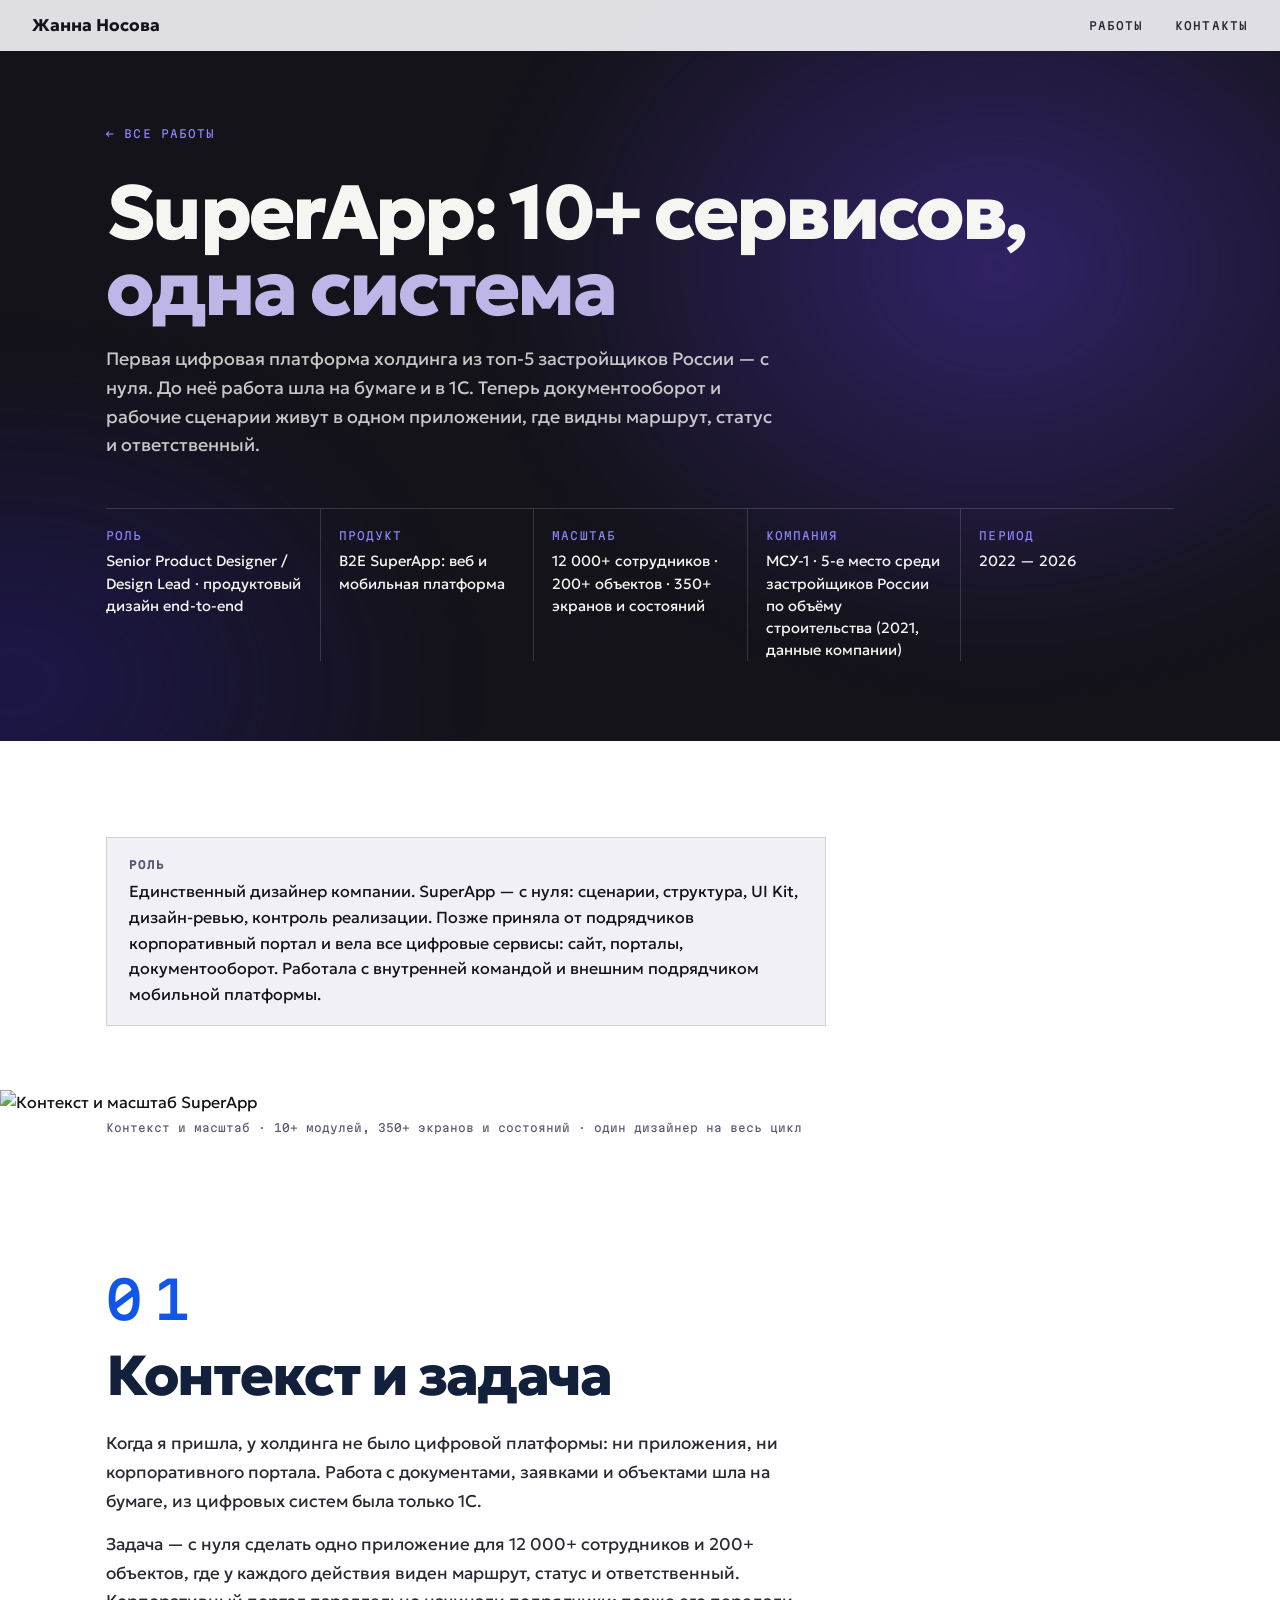
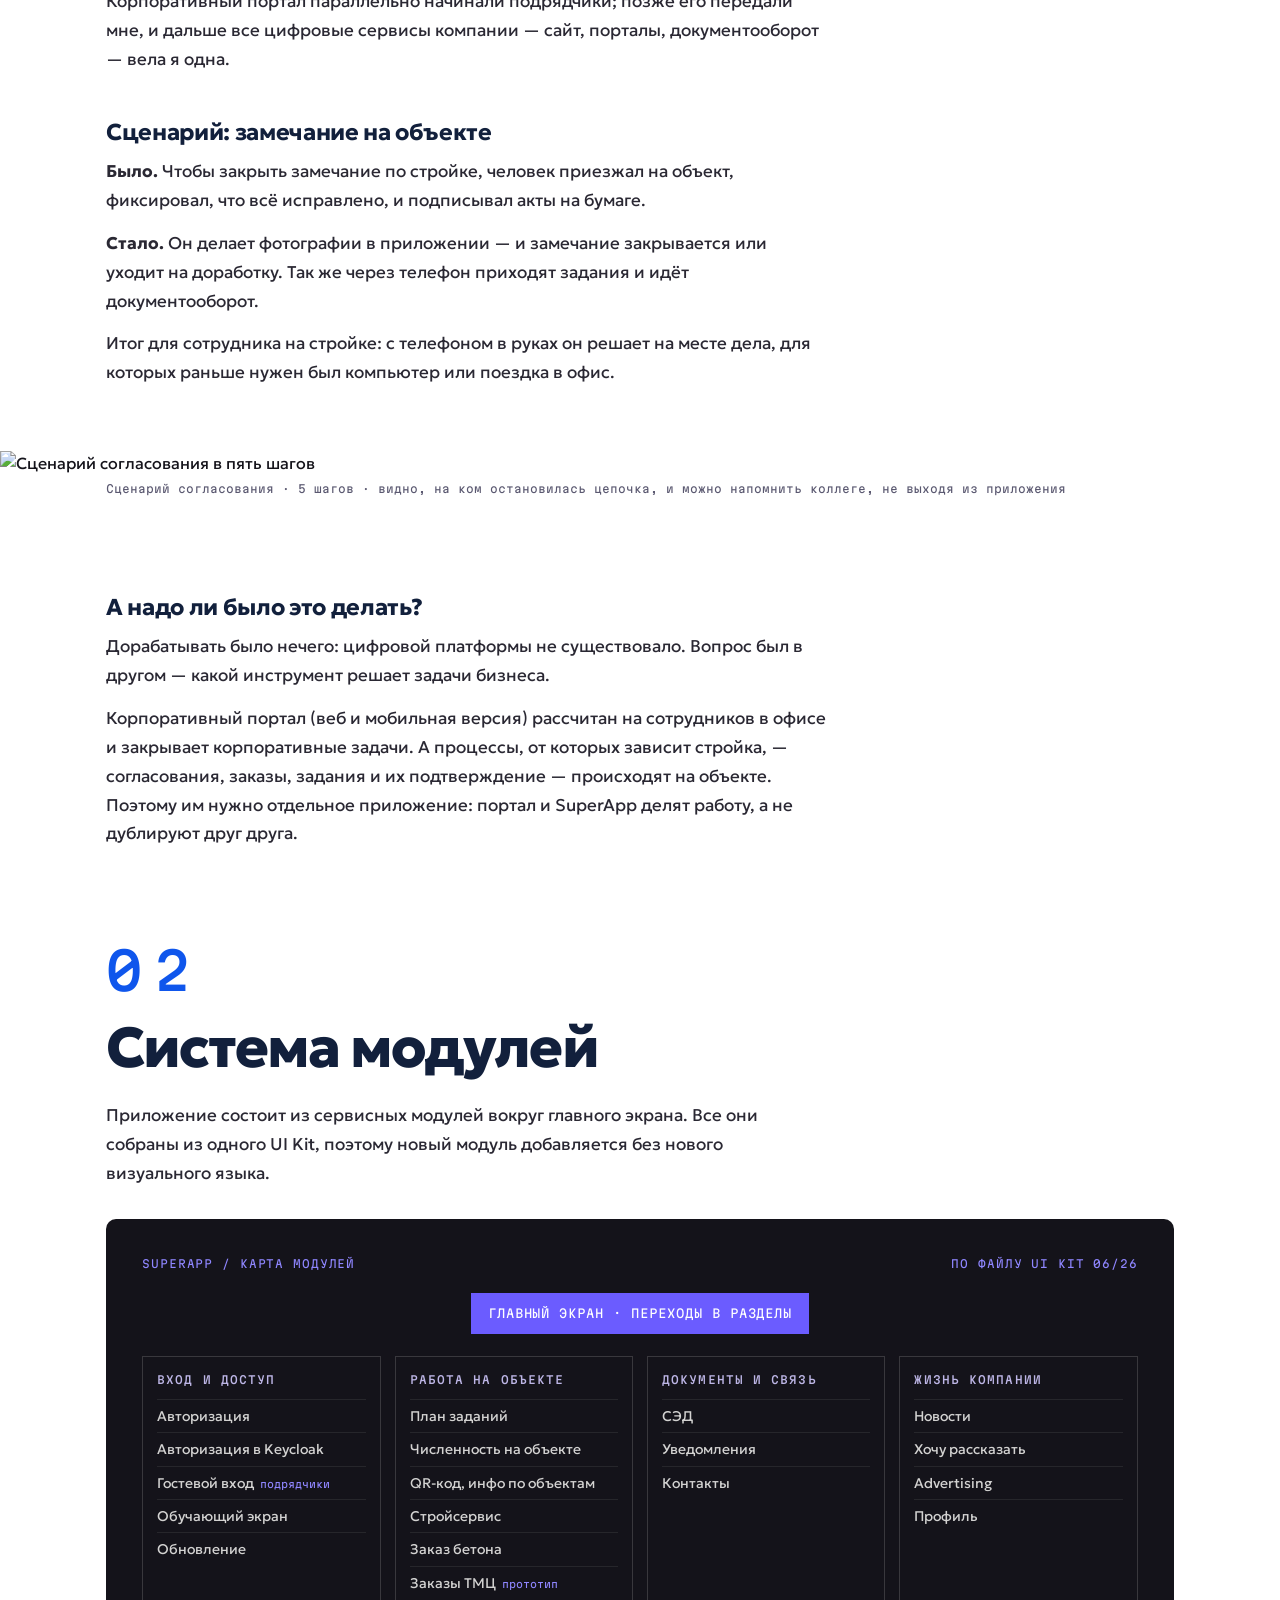
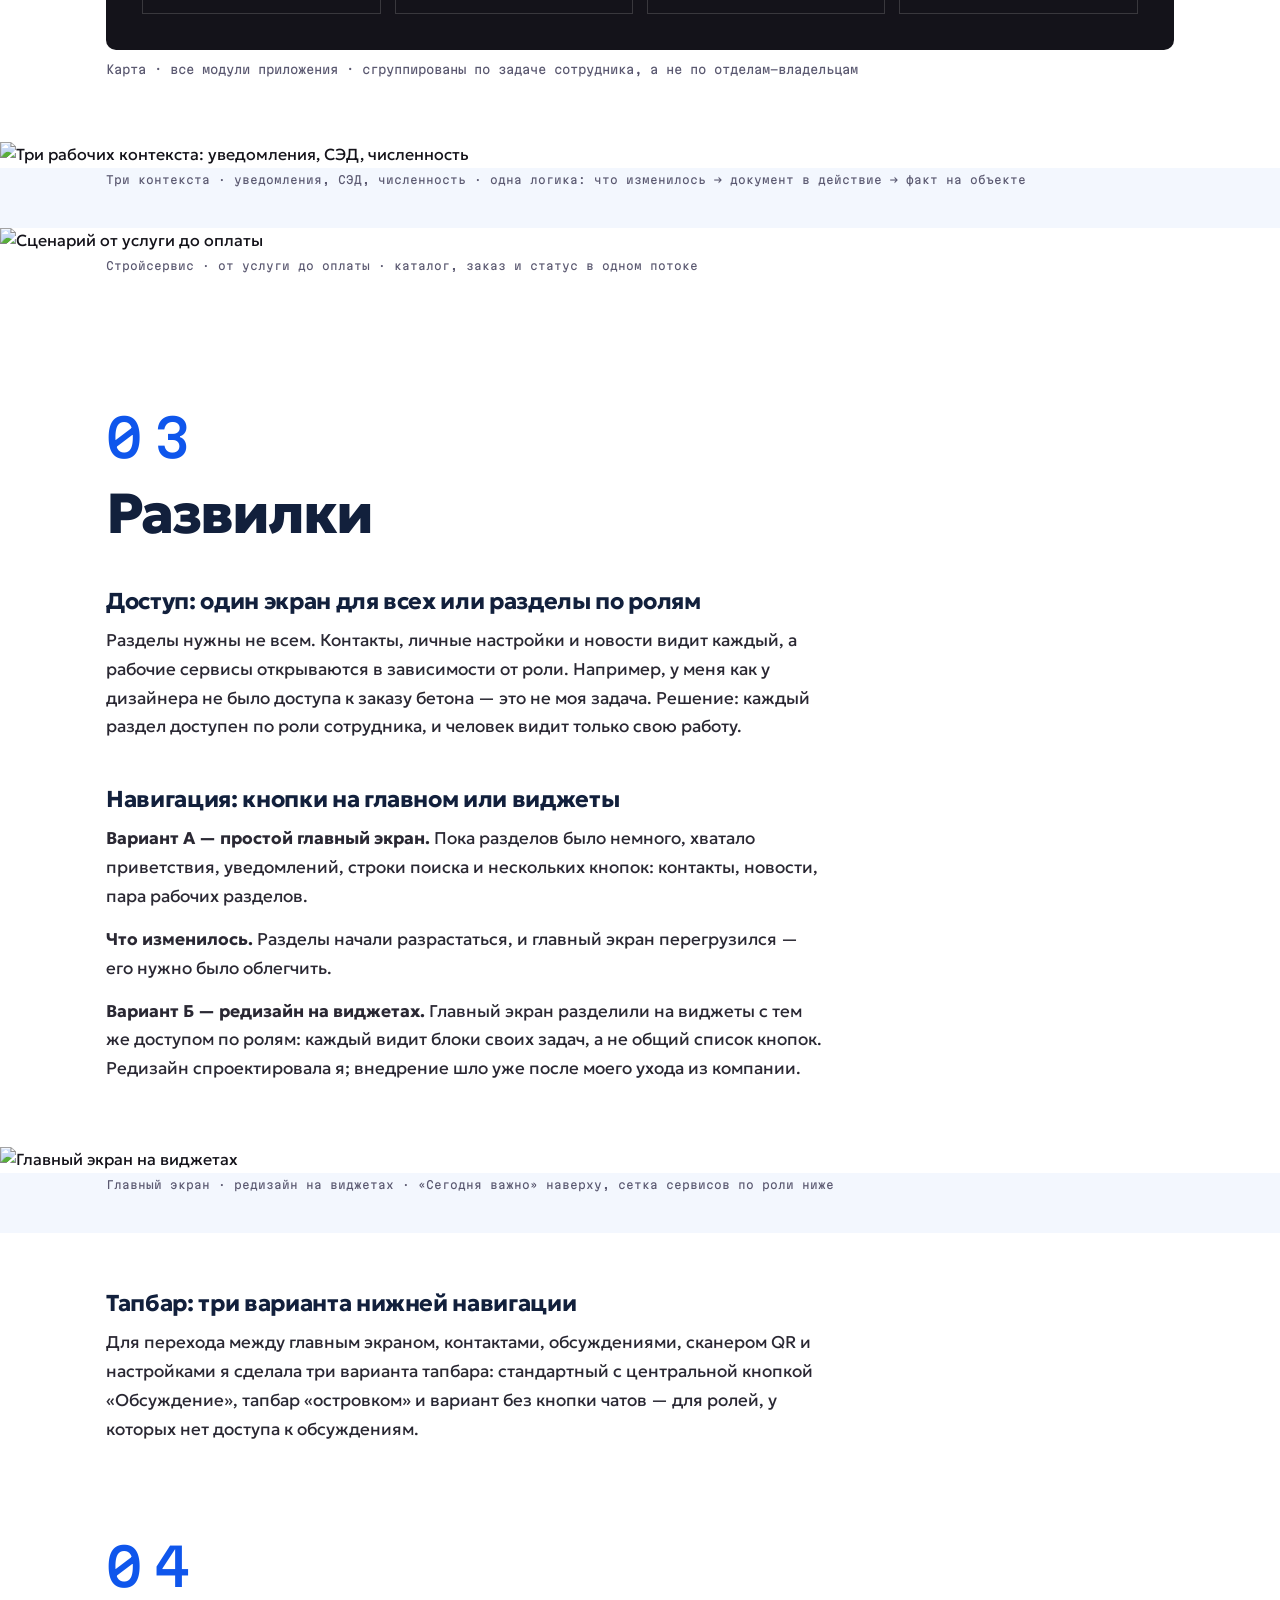
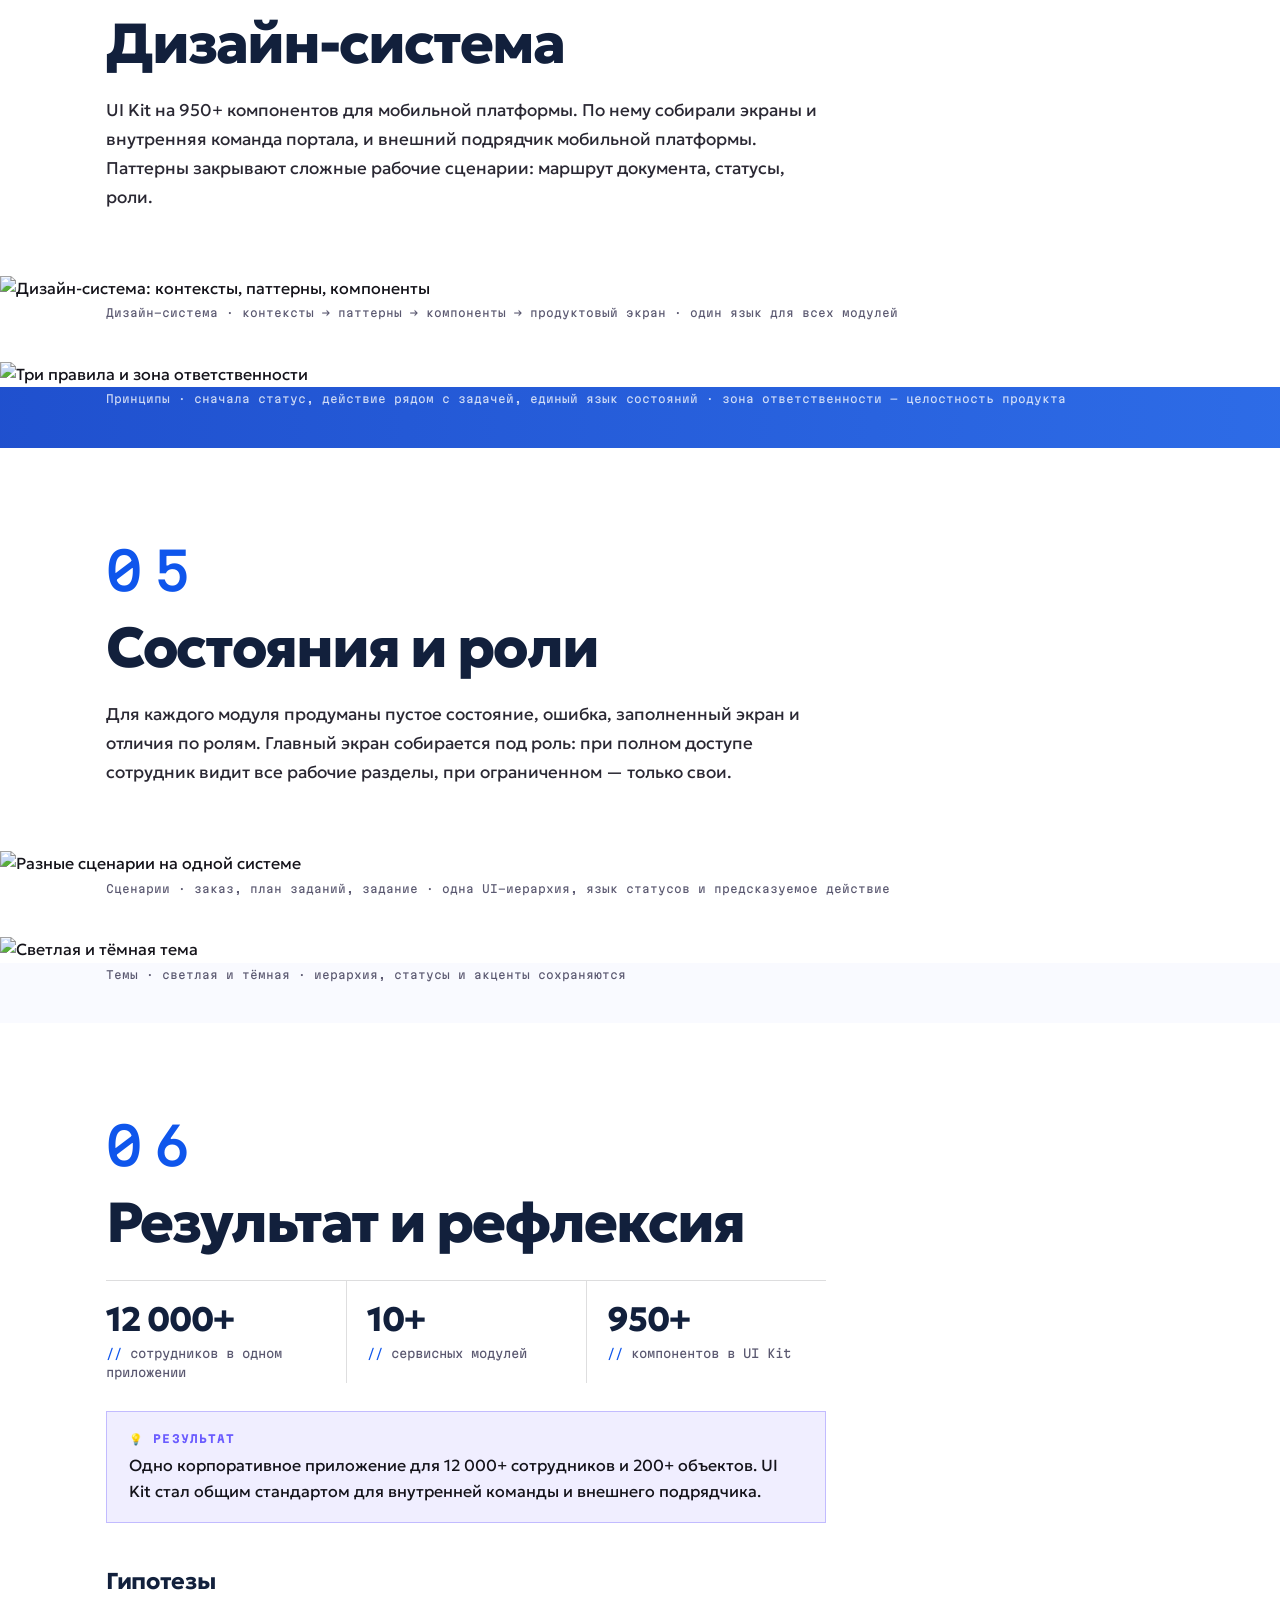
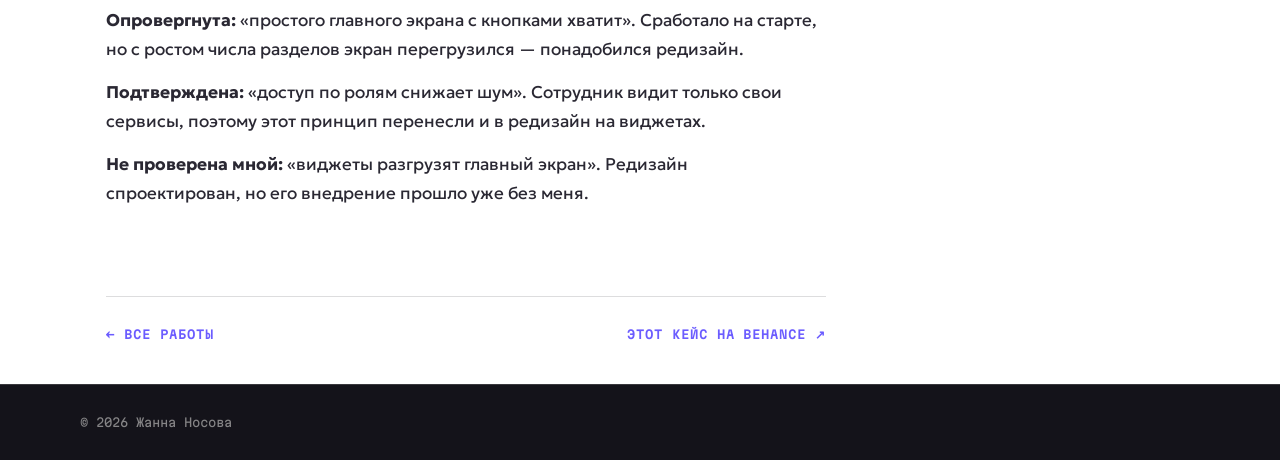
==== case-superapp.html @ f38b848e "Add files via upload" ====
<!doctype html>
<html lang="ru">
<head>
<meta charset="utf-8">
<meta name="viewport" content="width=device-width, initial-scale=1">
<title>SuperApp: 10+ сервисов, одна система — Жанна Носова</title>
<meta name="robots" content="noindex">
<link rel="preconnect" href="https://fonts.googleapis.com">
<link rel="preconnect" href="https://fonts.gstatic.com" crossorigin>
<link href="https://fonts.googleapis.com/css2?family=Geologica:wght@300..700&family=Martian+Mono:wght@300..600&display=swap" rel="stylesheet">
<link rel="stylesheet" href="style.css?v=7">
<style>
/* ===== Страница кейса: одна колонка текста, три формата визуала ===== */
body { background: var(--paper); }
.case-top { background: var(--ink); color: var(--paper); padding: 120px 0 64px; position: relative; overflow: hidden; }
.case-top::before { content: ""; position: absolute; inset: -20%; background: radial-gradient(40% 55% at 70% 40%, rgba(75,47,168,.55), transparent 70%), radial-gradient(35% 45% at 15% 80%, rgba(36,26,107,.6), transparent 70%); filter: blur(30px); }
.case-top .container { position: relative; }
.back { font-family: var(--mono); font-size: 11px; letter-spacing: .1em; text-transform: uppercase; color: #8f86ff; text-decoration: none; }
.case-top h1 { font-family: var(--sans); font-weight: 600; font-size: clamp(38px, 6vw, 84px); line-height: 1; letter-spacing: -.03em; margin: 28px 0 18px; }
.case-top h1 em { font-family: var(--serif); font-style: italic; font-weight: 700; color: #bdb6e6; letter-spacing: 0; }
.case-top .lead { max-width: 38em; font-size: clamp(16px, 1.4vw, 19px); color: rgba(245,245,242,.8); }
.passport { display: grid; grid-template-columns: repeat(5, 1fr); margin-top: 48px; border-top: 1px solid var(--line-light); }
.passport div { padding: 18px 18px 0 0; }
.passport div + div { padding-left: 18px; border-left: 1px solid var(--line-light); }
.passport dt { font-family: var(--mono); font-size: 11px; letter-spacing: .1em; text-transform: uppercase; color: #8f86ff; margin-bottom: 6px; }
.passport dd { margin: 0; font-size: 15px; line-height: 1.5; }

.case { padding: 72px 0 40px; }
.col { max-width: 720px; }
.case h2 { font-family: var(--serif); font-size: clamp(30px, 3.6vw, 44px); line-height: 1.1; margin: 88px 0 20px; }
.case h2 .n { font-family: var(--mono); font-size: 13px; font-weight: 500; color: var(--accent); letter-spacing: .08em; display: block; margin-bottom: 12px; }
.case h3 { font-family: var(--sans); font-weight: 600; font-size: 21px; margin: 36px 0 10px; }
.case p { font-size: 17px; line-height: 1.7; margin-bottom: 14px; color: #2a2833; }
.callout { border: 1px solid var(--line); padding: 18px 22px; margin: 24px 0; font-size: 16px; line-height: 1.6; }
.callout b { display: block; font-family: var(--mono); font-size: 11px; letter-spacing: .1em; text-transform: uppercase; margin-bottom: 6px; }
.callout--role { background: #ecebf1; }
.callout--role b { color: var(--text-2); }
.callout--result { background: #f0eeff; border-color: rgba(107,92,255,.35); }
.callout--result b { color: var(--accent); }
.todo { background: #fff6e0; border: 1px dashed #d9a400; color: #6b5200; font-family: var(--mono); font-size: 13px; padding: 10px 14px; margin: 14px 0; }

/* визуал: на всю ширину / 1:1 / три колонки */
.v-full, .v-two, .v-three { margin: 32px 0; }
.v-two { display: grid; grid-template-columns: 1fr 1fr; gap: 32px; align-items: center; }
.v-three { display: grid; grid-template-columns: repeat(3, 1fr); gap: 20px; }
.shot { aspect-ratio: 16 / 10; background: #14131a; border-radius: 10px; position: relative; overflow: hidden; display: flex; align-items: center; justify-content: center; }
.shot::before { content: ""; position: absolute; inset: 0; background: radial-gradient(60% 70% at 60% 40%, rgba(75,47,168,.5), transparent 70%); }
.shot span { position: relative; font-family: var(--mono); font-size: 11px; color: #8f86ff; letter-spacing: .08em; text-transform: uppercase; }
.v-three .shot { aspect-ratio: 9 / 16; }
.shot img { position: absolute; inset: 6% 0; margin: auto; height: 88%; width: auto; max-width: 92%; object-fit: contain; border-radius: 18px; box-shadow: 0 20px 50px rgba(0,0,0,.45); }
.v-three .shot img { inset: 0; height: 100%; max-width: 100%; border-radius: 10px; box-shadow: none; }
.slide { width: 100%; height: auto; display: block; border-radius: 10px; background: #e9e9ef; }
.v-four { display: grid; grid-template-columns: repeat(3, 1fr); gap: 20px; margin: 32px 0; }
.v-four .shot { aspect-ratio: 9 / 16; }
.v-four .shot img { inset: 0; height: 100%; max-width: 100%; border-radius: 10px; box-shadow: none; }
@media (max-width: 820px) { .v-four { grid-template-columns: 1fr 1fr; } }
figcaption { font-family: var(--mono); font-size: 12px; color: var(--text-2); margin-top: 10px; line-height: 1.5; }

/* карта модулей */
.map { background: #14131a; border-radius: 10px; padding: clamp(20px, 3vw, 36px); color: var(--paper); }
.map__head { display: flex; justify-content: space-between; font-family: var(--mono); font-size: 11px; color: #8f86ff; letter-spacing: .08em; text-transform: uppercase; margin-bottom: 20px; }
.map__core { text-align: center; margin: 0 auto 22px; border: 1px solid #6b5cff; background: #6b5cff; color: #fff; font-family: var(--mono); font-size: 12px; letter-spacing: .08em; text-transform: uppercase; padding: 10px 16px; width: max-content; }
.map__groups { display: grid; grid-template-columns: repeat(4, 1fr); gap: 14px; }
.map__g { border: 1px solid rgba(245,245,242,.16); padding: 14px; }
.map__g ul { list-style: none; margin: 0; padding: 0; }
.map__g h4 { margin: 0 0 10px; font-family: var(--mono); font-size: 11px; font-weight: 500; letter-spacing: .1em; text-transform: uppercase; color: #bdb6e6; }
.map__g li { font-size: 14px; padding: 5px 0; border-top: 1px solid rgba(245,245,242,.08); color: rgba(245,245,242,.85); }
.map__g li i { font-style: normal; font-family: var(--mono); font-size: 10px; color: #8f86ff; margin-left: 6px; }

.results { display: grid; grid-template-columns: repeat(3, 1fr); border-top: 1px solid var(--line); margin: 28px 0; }
.results div { padding: 20px 20px 0 0; }
.results div + div { padding-left: 20px; border-left: 1px solid var(--line); }
.results dt { font-family: var(--serif); font-weight: 700; font-size: 34px; line-height: 1.1; }
.results dd { margin: 6px 0 0; font-family: var(--mono); font-size: 12px; color: var(--text-2); }
.results dd::before { content: "// "; color: var(--accent); }

.next { border-top: 1px solid var(--line); margin-top: 88px; padding-top: 28px; display: flex; justify-content: space-between; gap: 16px; flex-wrap: wrap; font-family: var(--mono); font-size: 12px; text-transform: uppercase; letter-spacing: .08em; }
.next a { color: var(--accent); text-decoration: none; font-weight: 600; }

@media (max-width: 820px) {
  .passport { grid-template-columns: 1fr 1fr; }
  .passport div:nth-child(3) { border-left: 0; padding-left: 0; }
  .v-two, .map__groups { grid-template-columns: 1fr; }
  .v-three { grid-template-columns: 1fr 1fr; }
  .results { grid-template-columns: 1fr; }
  .results div + div { border-left: 0; padding-left: 0; }
}

/* ===== Слайды во всю ширину: сплошной лонгрид, подпись внутри полосы ===== */
body, .case { background: #fff; }
.bleed { margin: 64px 0 0; background: #fff; }
.bleed + .bleed { margin-top: 0; }
.bleed__img { position: relative; overflow: hidden; }
.bleed__img::before, .bleed__img::after { content: ""; position: absolute; top: 0; bottom: 0; width: 50%; background-image: var(--img); background-repeat: no-repeat; background-size: 100000% 100%; }
.bleed__img::before { left: 0; background-position: 0 0; }
.bleed__img::after { right: 0; background-position: 100% 0; }
.bleed .slide { position: relative; z-index: 1; display: block; width: 100%; max-width: 1400px; margin: 0 auto; border-radius: 0; background: none; }
.bleed-cap { background: var(--cap, #fff); margin: 0; padding-top: 4px; padding-bottom: 40px; }
.bleed-cap span { display: block; font-family: var(--mono); font-size: 12px; line-height: 1.5; color: var(--text-2); }
.bleed--dark .bleed-cap span { color: rgba(255,255,255,.78); }
.bleed + .container > .col > :first-child:not(h2) { margin-top: 56px; }

/* Единая левая линия: текст стоит на сетке слайдов (поле слайда = 116 из 1400 px) */
.case-top .container, .case .container, .bleed-cap {
  --slide-w: min(100%, 1400px);
  max-width: none;
  padding-left: max(var(--gutter), calc((100% - var(--slide-w)) / 2 + var(--slide-w) * 0.0829));
  padding-right: max(var(--gutter), calc((100% - var(--slide-w)) / 2 + var(--slide-w) * 0.0829));
}
.case h2 { margin-top: 96px; }
/* ===== Заголовки в стиле слайдов кейса: один гротеск, моно-надзаголовок ===== */
.case { --head: #12203c; --eyebrow: #0f56ec; }
.case-top h1 { font-weight: 800; letter-spacing: -.035em; }
.case-top h1 em { font-family: var(--sans); font-style: normal; font-weight: 800; letter-spacing: -.035em; }
.case h2 { font-family: var(--sans); font-weight: 800; font-size: clamp(34px, 4.4vw, 58px); line-height: 1.04; letter-spacing: -.035em; color: var(--head); margin-bottom: 24px; }
.case h2 .n { font-family: var(--mono); font-size: 13px; font-weight: 500; letter-spacing: .22em; text-transform: uppercase; color: var(--eyebrow); margin-bottom: 20px; }
.case h3 { font-family: var(--sans); font-weight: 700; font-size: clamp(20px, 1.8vw, 24px); line-height: 1.25; letter-spacing: -.015em; color: var(--head); margin-top: 44px; }
.results dt { font-family: var(--sans); font-weight: 800; letter-spacing: -.03em; color: var(--head); }
.case .results dd::before { color: var(--eyebrow); }

.callout--role { background: #f1f0f6; }
/* шрифты как на главной */
:root { --sans: "Geologica", "Helvetica Neue", Arial, sans-serif; --serif: "Geologica", "Helvetica Neue", Arial, sans-serif; --mono: "Martian Mono", ui-monospace, Menlo, monospace; }
body { font-feature-settings: normal; }
.case-top h1 em { font-family: var(--sans); font-style: normal; }
.passport dd, .bleed-cap span, .case h2 .n { font-size: .92em; }
/* черновые пометки скрыты до заполнения */
.todo, .draft { display: none !important; }
</style>
</head>
<body>

<header class="site-header is-solid" id="top">
  <a class="logo" href="index.html">Жанна Носова</a>
  <nav class="nav" aria-label="Основная навигация">
    <a href="index.html#work">Работы</a>
    <a href="index.html#contact">Контакты</a>
  </nav>
</header>

<section class="case-top">
  <div class="container">
    <a class="back" href="index.html#work">← Все работы</a>
    <h1>SuperApp: 10+ сервисов, <em>одна система</em></h1>
    <p class="lead">Первая цифровая платформа холдинга из топ-5 застройщиков России — с нуля. До неё работа шла на бумаге и в 1С. Теперь документооборот и рабочие сценарии живут в одном приложении, где видны маршрут, статус и ответственный.</p>
    <dl class="passport">
      <div><dt>Роль</dt><dd>Senior Product Designer / Design Lead · продуктовый дизайн end-to-end</dd></div>
      <div><dt>Продукт</dt><dd>B2E SuperApp: веб и мобильная платформа</dd></div>
      <div><dt>Масштаб</dt><dd>12 000+ сотрудников · 200+ объектов · 350+ экранов и состояний</dd></div>
      <div><dt>Компания</dt><dd>МСУ-1 · 5-е место среди застройщиков России по объёму строительства (2021, данные компании)</dd></div>
      <div><dt>Период</dt><dd>2022 — 2026</dd></div>
    </dl>
  </div>
</section>

<main class="case">
  <div class="container"><div class="col">

    <div class="callout callout--role"><b>Роль</b>Единственный дизайнер компании. SuperApp — с нуля: сценарии, структура, UI Kit, дизайн-ревью, контроль реализации. Позже приняла от подрядчиков корпоративный портал и вела все цифровые сервисы: сайт, порталы, документооборот. Работала с внутренней командой и внешним подрядчиком мобильной платформы.</div>

  </div></div>
  <figure class="bleed" style="--img:url('https://mir-s3-cdn-cf.behance.net/project_modules/1400/30780e253221441.6a6314a52f38c.png'); --cap:#fff"><div class="bleed__img"><img class="slide" src="https://mir-s3-cdn-cf.behance.net/project_modules/1400/30780e253221441.6a6314a52f38c.png" alt="Контекст и масштаб SuperApp" loading="lazy"></div><figcaption class="bleed-cap"><span>Контекст и масштаб · 10+ модулей, 350+ экранов и состояний · один дизайнер на весь цикл</span></figcaption></figure>
  <div class="container"><div class="col">
    <h2><span class="n">01</span>Контекст и задача</h2>
    <p>Когда я пришла, у холдинга не было цифровой платформы: ни приложения, ни корпоративного портала. Работа с документами, заявками и объектами шла на бумаге, из цифровых систем была только 1С.</p>
    <p>Задача — с нуля сделать одно приложение для 12 000+ сотрудников и 200+ объектов, где у каждого действия виден маршрут, статус и ответственный. Корпоративный портал параллельно начинали подрядчики; позже его передали мне, и дальше все цифровые сервисы компании — сайт, порталы, документооборот — вела я одна.</p>
    <h3>Сценарий: замечание на объекте</h3>
    <p><b>Было.</b> Чтобы закрыть замечание по стройке, человек приезжал на объект, фиксировал, что всё исправлено, и подписывал акты на бумаге.</p>
    <p><b>Стало.</b> Он делает фотографии в приложении — и замечание закрывается или уходит на доработку. Так же через телефон приходят задания и идёт документооборот.</p>
    <p>Итог для сотрудника на стройке: с телефоном в руках он решает на месте дела, для которых раньше нужен был компьютер или поездка в офис.</p>
  </div></div>
  <figure class="bleed" style="--img:url('https://mir-s3-cdn-cf.behance.net/project_modules/1400/7087d4253221441.6a6314a530dbe.png'); --cap:#fff"><div class="bleed__img"><img class="slide" src="https://mir-s3-cdn-cf.behance.net/project_modules/1400/7087d4253221441.6a6314a530dbe.png" alt="Сценарий согласования в пять шагов" loading="lazy"></div><figcaption class="bleed-cap"><span>Сценарий согласования · 5 шагов · видно, на ком остановилась цепочка, и можно напомнить коллеге, не выходя из приложения</span></figcaption></figure>
  <div class="container"><div class="col">
    <h3>А надо ли было это делать?</h3>
    <p>Дорабатывать было нечего: цифровой платформы не существовало. Вопрос был в другом — какой инструмент решает задачи бизнеса.</p>
    <p>Корпоративный портал (веб и мобильная версия) рассчитан на сотрудников в офисе и закрывает корпоративные задачи. А процессы, от которых зависит стройка, — согласования, заказы, задания и их подтверждение — происходят на объекте. Поэтому им нужно отдельное приложение: портал и SuperApp делят работу, а не дублируют друг друга.</p>

    <h2><span class="n">02</span>Система модулей</h2>
    <p>Приложение состоит из сервисных модулей вокруг главного экрана. Все они собраны из одного UI Kit, поэтому новый модуль добавляется без нового визуального языка.</p>
  </div></div>

  <div class="container">
    <figure class="v-full">
      <div class="map">
        <div class="map__head"><span>superapp / карта модулей</span><span>по файлу UI Kit 06/26</span></div>
        <div class="map__core">Главный экран · переходы в разделы</div>
        <div class="map__groups">
          <div class="map__g"><h4>Вход и доступ</h4><ul><li>Авторизация</li><li>Авторизация в Keycloak</li><li>Гостевой вход<i>подрядчики</i></li><li>Обучающий экран</li><li>Обновление</li></ul></div>
          <div class="map__g"><h4>Работа на объекте</h4><ul><li>План заданий</li><li>Численность на объекте</li><li>QR-код, инфо по объектам</li><li>Стройсервис</li><li>Заказ бетона</li><li>Заказы ТМЦ<i>прототип</i></li></ul></div>
          <div class="map__g"><h4>Документы и связь</h4><ul><li>СЭД</li><li>Уведомления</li><li>Контакты</li></ul></div>
          <div class="map__g"><h4>Жизнь компании</h4><ul><li>Новости</li><li>Хочу рассказать</li><li>Advertising</li><li>Профиль</li></ul></div>
        </div>
      </div>
      <figcaption>Карта · все модули приложения · сгруппированы по задаче сотрудника, а не по отделам-владельцам</figcaption>
    </figure>
  </div>

  <figure class="bleed" style="--img:url('https://mir-s3-cdn-cf.behance.net/project_modules/1400/e0102b253221441.6a6314a531763.png'); --cap:rgb(243,247,254)"><div class="bleed__img"><img class="slide" src="https://mir-s3-cdn-cf.behance.net/project_modules/1400/e0102b253221441.6a6314a531763.png" alt="Три рабочих контекста: уведомления, СЭД, численность" loading="lazy"></div><figcaption class="bleed-cap"><span>Три контекста · уведомления, СЭД, численность · одна логика: что изменилось → документ в действие → факт на объекте</span></figcaption></figure>
  <figure class="bleed" style="--img:url('https://mir-s3-cdn-cf.behance.net/project_modules/1400/d6e941253221441.6a6314a52fc62.png'); --cap:#fff"><div class="bleed__img"><img class="slide" src="https://mir-s3-cdn-cf.behance.net/project_modules/1400/d6e941253221441.6a6314a52fc62.png" alt="Сценарий от услуги до оплаты" loading="lazy"></div><figcaption class="bleed-cap"><span>Стройсервис · от услуги до оплаты · каталог, заказ и статус в одном потоке</span></figcaption></figure>
  <div class="container"><div class="col">

    <h2><span class="n">03</span>Развилки</h2>
    <h3>Доступ: один экран для всех или разделы по ролям</h3>
    <p>Разделы нужны не всем. Контакты, личные настройки и новости видит каждый, а рабочие сервисы открываются в зависимости от роли. Например, у меня как у дизайнера не было доступа к заказу бетона — это не моя задача. Решение: каждый раздел доступен по роли сотрудника, и человек видит только свою работу.</p>
    <h3>Навигация: кнопки на главном или виджеты</h3>
    <p><b>Вариант А — простой главный экран.</b> Пока разделов было немного, хватало приветствия, уведомлений, строки поиска и нескольких кнопок: контакты, новости, пара рабочих разделов.</p>
    <p><b>Что изменилось.</b> Разделы начали разрастаться, и главный экран перегрузился — его нужно было облегчить.</p>
    <p><b>Вариант Б — редизайн на виджетах.</b> Главный экран разделили на виджеты с тем же доступом по ролям: каждый видит блоки своих задач, а не общий список кнопок. Редизайн спроектировала я; внедрение шло уже после моего ухода из компании.</p>
  </div></div>
  <figure class="bleed" style="--img:url('https://mir-s3-cdn-cf.behance.net/project_modules/1400/617f50253221441.6a6314a53051d.png'); --cap:rgb(243,247,254)"><div class="bleed__img"><img class="slide" src="https://mir-s3-cdn-cf.behance.net/project_modules/1400/617f50253221441.6a6314a53051d.png" alt="Главный экран на виджетах" loading="lazy"></div><figcaption class="bleed-cap"><span>Главный экран · редизайн на виджетах · «Сегодня важно» наверху, сетка сервисов по роли ниже</span></figcaption></figure>
  <div class="container"><div class="col">
    <h3>Тапбар: три варианта нижней навигации</h3>
    <p>Для перехода между главным экраном, контактами, обсуждениями, сканером QR и настройками я сделала три варианта тапбара: стандартный с центральной кнопкой «Обсуждение», тапбар «островком» и вариант без кнопки чатов — для ролей, у которых нет доступа к обсуждениям.</p>
  </div></div>


  <div class="container"><div class="col">
    <h2><span class="n">04</span>Дизайн-система</h2>
    <p>UI Kit на 950+ компонентов для мобильной платформы. По нему собирали экраны и внутренняя команда портала, и внешний подрядчик мобильной платформы. Паттерны закрывают сложные рабочие сценарии: маршрут документа, статусы, роли.</p>
  </div></div>

  <figure class="bleed" style="--img:url('https://mir-s3-cdn-cf.behance.net/project_modules/1400/78d0d4253221441.6a6314a5300f0.png'); --cap:#fff"><div class="bleed__img"><img class="slide" src="https://mir-s3-cdn-cf.behance.net/project_modules/1400/78d0d4253221441.6a6314a5300f0.png" alt="Дизайн-система: контексты, паттерны, компоненты" loading="lazy"></div><figcaption class="bleed-cap"><span>Дизайн-система · контексты → паттерны → компоненты → продуктовый экран · один язык для всех модулей</span></figcaption></figure>
  <figure class="bleed bleed--dark" style="--img:url('https://mir-s3-cdn-cf.behance.net/project_modules/1400/9863e2253221441.6a6314a531309.png'); --cap:linear-gradient(90deg, rgb(31,79,205) calc(50% - 700px), rgb(46,109,232) calc(50% + 700px))"><div class="bleed__img"><img class="slide" src="https://mir-s3-cdn-cf.behance.net/project_modules/1400/9863e2253221441.6a6314a531309.png" alt="Три правила и зона ответственности" loading="lazy"></div><figcaption class="bleed-cap"><span>Принципы · сначала статус, действие рядом с задачей, единый язык состояний · зона ответственности — целостность продукта</span></figcaption></figure>

  <div class="container"><div class="col">
    <h2><span class="n">05</span>Состояния и роли</h2>
    <p>Для каждого модуля продуманы пустое состояние, ошибка, заполненный экран и отличия по ролям. Главный экран собирается под роль: при полном доступе сотрудник видит все рабочие разделы, при ограниченном — только свои.</p>
  </div></div>
  <div class="container"><div class="col">
  </div></div>

  <figure class="bleed" style="--img:url('https://mir-s3-cdn-cf.behance.net/project_modules/1400/9f9e21253221441.6a6314a52f83c.png'); --cap:#fff"><div class="bleed__img"><img class="slide" src="https://mir-s3-cdn-cf.behance.net/project_modules/1400/9f9e21253221441.6a6314a52f83c.png" alt="Разные сценарии на одной системе" loading="lazy"></div><figcaption class="bleed-cap"><span>Сценарии · заказ, план заданий, задание · одна UI-иерархия, язык статусов и предсказуемое действие</span></figcaption></figure>
  <figure class="bleed" style="--img:url('https://mir-s3-cdn-cf.behance.net/project_modules/1400/bed133253221441.6a6314a531fdf.png'); --cap:rgb(249,250,255)"><div class="bleed__img"><img class="slide" src="https://mir-s3-cdn-cf.behance.net/project_modules/1400/bed133253221441.6a6314a531fdf.png" alt="Светлая и тёмная тема" loading="lazy"></div><figcaption class="bleed-cap"><span>Темы · светлая и тёмная · иерархия, статусы и акценты сохраняются</span></figcaption></figure>

  <div class="container"><div class="col">
    <h2><span class="n">06</span>Результат и рефлексия</h2>
    <dl class="results">
      <div><dt>12 000+</dt><dd>сотрудников в одном приложении</dd></div>
      <div><dt>10+</dt><dd>сервисных модулей</dd></div>
      <div><dt>950+</dt><dd>компонентов в UI Kit</dd></div>
    </dl>
    <div class="callout callout--result"><b>💡 Результат</b>Одно корпоративное приложение для 12 000+ сотрудников и 200+ объектов. UI Kit стал общим стандартом для внутренней команды и внешнего подрядчика.</div>
    <h3>Гипотезы</h3>
    <p><b>Опровергнута:</b> «простого главного экрана с кнопками хватит». Сработало на старте, но с ростом числа разделов экран перегрузился — понадобился редизайн.</p>
    <p><b>Подтверждена:</b> «доступ по ролям снижает шум». Сотрудник видит только свои сервисы, поэтому этот принцип перенесли и в редизайн на виджетах.</p>
    <p><b>Не проверена мной:</b> «виджеты разгрузят главный экран». Редизайн спроектирован, но его внедрение прошло уже без меня.</p>

    <nav class="next"><a href="index.html#work">← Все работы</a><a href="https://www.behance.net/gallery/253221441/SuperApp-10-servisov-odna-sistema" target="_blank" rel="noopener">Этот кейс на Behance ↗</a></nav>
  </div></div>
</main>

<footer class="footer" style="max-width:none;margin:0;background:var(--ink)"><p style="max-width:1120px;margin:0 auto">© 2026 Жанна Носова</p></footer>
</body>
</html>
---- style.css ----
/* ============ Токены ============ */
:root {
  --ink: #14131a;          /* тёмный фон и основной текст */
  --paper: #f5f5f2;        /* светлый фон */
  --sand: #ecebf1;         /* тёплый бежевый фон секций */
  --stone: #e2e1ea;        /* подложка изображений */
  --muted: #b9b6c8;        /* второстепенный на тёмном */
  --text-2: #5a5870;       /* второстепенный на светлом */
  --line: rgba(20, 19, 26, .14);
  --line-light: rgba(245, 245, 242, .16);
  --accent: #6b5cff;       /* малиновый акцент */
  --accent-hover: #5646f0;

  --serif: "Playfair Display", Georgia, "Times New Roman", serif;
  --sans: "Onest", "Helvetica Neue", Arial, sans-serif;
  --mono: "JetBrains Mono", ui-monospace, "SF Mono", Menlo, monospace;
  --violet-deep: #4b2fa8;

  --container: 1120px;
  --gutter: clamp(20px, 4vw, 32px);
  --section-y: clamp(80px, 11vw, 128px);
}

/* ============ База ============ */
*, *::before, *::after { box-sizing: border-box; }
html { scroll-behavior: smooth; -webkit-text-size-adjust: 100%; }
body {
  margin: 0;
  background: var(--paper);
  color: var(--ink);
  font-family: var(--sans);
  font-size: 16px;
  line-height: 1.6;
  -webkit-font-smoothing: antialiased;
  text-rendering: optimizeLegibility;
}
img { display: block; max-width: 100%; }
a { color: inherit; }
h1, h2, h3 { margin: 0; font-family: var(--serif); font-weight: 700; }
p { margin: 0; }
.container { max-width: var(--container); margin: 0 auto; padding: 0 var(--gutter); }

.eyebrow {
  font-size: 11px;
  font-weight: 600;
  letter-spacing: .18em;
  text-transform: uppercase;
  color: var(--accent);
  margin-bottom: 16px;
}
.eyebrow--light { color: rgba(245, 245, 242, .85); }

/* ============ Шапка ============ */
.site-header {
  position: fixed; inset: 0 0 auto 0; z-index: 10;
  display: flex; align-items: center; justify-content: space-between;
  padding: 18px var(--gutter);
  color: var(--paper);
  transition: background-color .35s ease, color .35s ease, padding .35s ease, box-shadow .35s ease;
}
.site-header.is-solid {
  background: rgba(236, 235, 241, .94);
  backdrop-filter: blur(10px);
  -webkit-backdrop-filter: blur(10px);
  color: var(--ink);
  padding-top: 12px; padding-bottom: 12px;
  box-shadow: 0 1px 0 var(--line);
}
.logo { font-family: var(--serif); font-weight: 700; font-size: 17px; text-decoration: none; }
.nav { display: flex; gap: clamp(16px, 3vw, 32px); }
.nav a {
  font-size: 11px; font-weight: 600; letter-spacing: .14em; text-transform: uppercase;
  text-decoration: none; opacity: .9;
}
.nav a:hover { opacity: 1; color: var(--accent); }

/* ============ Первый экран ============ */
.hero {
  min-height: 100vh; min-height: 100svh;
  background: var(--ink);
  color: var(--paper);
  display: flex; flex-direction: column; justify-content: center;
  padding: 120px var(--gutter) 48px;
}
.hero__inner { width: 100%; max-width: 1440px; margin: 0 auto; flex: 1; display: flex; flex-direction: column; justify-content: center; }
.hero__title {
  font-size: clamp(52px, 8.4vw, 120px);
  line-height: 1.04;
  letter-spacing: -0.012em;
  margin: 4px 0 28px;
}
.hero__title em { font-style: italic; color: var(--muted); }
.hero__lead {
  max-width: 34em;
  font-size: clamp(15px, 1.3vw, 17px);
  line-height: 1.65;
  color: rgba(245, 245, 242, .82);
  margin-bottom: 36px;
}
.btn {
  align-self: flex-start;
  display: inline-block;
  background: var(--accent);
  color: #fff;
  font-size: 11px; font-weight: 700; letter-spacing: .16em; text-transform: uppercase;
  text-decoration: none;
  padding: 15px 26px;
  transition: background-color .2s ease, transform .2s ease;
}
.btn:hover { background: var(--accent-hover); transform: translateY(-1px); }

.hero__facts {
  width: 100%; max-width: 1440px; margin: 64px auto 0;
  display: grid; grid-template-columns: repeat(3, 1fr);
  border-top: 1px solid var(--line-light);
}
.hero__facts div { padding: 24px 24px 0 0; }
.hero__facts div + div { padding-left: 24px; border-left: 1px solid var(--line-light); }
.hero__facts dt { font-family: var(--serif); font-weight: 700; font-size: clamp(26px, 2.6vw, 36px); line-height: 1.1; margin-bottom: 8px; }
.hero__facts dd { margin: 0; font-size: 13px; line-height: 1.55; color: rgba(245, 245, 242, .62); max-width: 26em; }

/* ============ Свечение первого экрана ============
   Тона сняты с кадров фона tiffanyokeeffe.com: фиолетовое ядро, индиго по краям,
   сливово-розовый отлив, тёмная виньетка. Прозрачность слоя как у неё — 0.45.
   Настройки: --glow-opacity, цвета --glow-*, blur, длительности, --parallax. */
.hero { position: relative; overflow: hidden; isolation: isolate;
  --glow-opacity: .62;
  --glow-core: #4b2fa8;   /* фиолетовое ядро */
  --glow-deep: #241a6b;   /* индиго */
  --glow-plum: #3a2a7a;   /* сливово-розовый */
  --parallax: 1;          /* сила реакции на мышь: 0 — выкл */
  --px: 0; --py: 0; --cx: 50%; --cy: 50%; --con: 0;
}
.hero__inner, .hero__facts { position: relative; z-index: 2; }
.hero__glow { position: absolute; inset: 0; z-index: 0; opacity: var(--glow-opacity); pointer-events: none; }
.gw { position: absolute; inset: 0; will-change: transform; }
.gw--1 { transform: translate3d(calc(var(--px) * 3.5vw * var(--parallax)), calc(var(--py) * 3vw * var(--parallax)), 0); }
.gw--2 { transform: translate3d(calc(var(--px) * -2.5vw * var(--parallax)), calc(var(--py) * -2vw * var(--parallax)), 0); }
.gw--3 { transform: translate3d(calc(var(--px) * 5vw * var(--parallax)), calc(var(--py) * 4vw * var(--parallax)), 0); }
.glow { position: absolute; border-radius: 50%; filter: blur(70px); will-change: transform; }
.glow--1 { width: min(72vw, 1000px); height: min(72vw, 1000px); left: 50%; top: 50%; margin: calc(min(72vw, 1000px) / -2) 0 0 calc(min(72vw, 1000px) / -2);
  background: radial-gradient(circle, rgba(75,47,168,.9) 0%, rgba(75,47,168,.5) 40%, transparent 72%);
  animation: breathe-1 18s ease-in-out infinite alternate; }
.glow--2 { width: min(56vw, 780px); height: min(56vw, 780px); left: 8%; top: 5%;
  background: radial-gradient(circle, rgba(36,26,107,.8) 0%, transparent 70%);
  animation: breathe-2 24s ease-in-out infinite alternate; }
.glow--3 { width: min(54vw, 760px); height: min(54vw, 760px); right: 4%; bottom: -25%;
  background: radial-gradient(circle, rgba(58,42,122,.85) 0%, transparent 70%);
  animation: breathe-3 30s ease-in-out infinite alternate; }
/* Живой WebGL-фон; CSS-пятна ниже остаются запасным вариантом */
.hero__canvas { position: absolute; inset: 0; width: 100%; height: 100%; display: block; filter: blur(22px); transform: scale(1.08); }
.hero:not(.has-canvas) .hero__canvas { display: none; }
.hero.has-canvas .gw { display: none; }
.hero.has-canvas .hero__glow { opacity: 1; }
/* Виньетка: края темнее, как в исходнике */
.hero::before { content: ""; position: absolute; inset: 0; z-index: 1; pointer-events: none;
  background: radial-gradient(ellipse 75% 70% at 55% 45%, transparent 30%, rgba(20,19,26,.55) 70%, rgba(20,19,26,.92) 100%); }
.hero.has-canvas::before { background: radial-gradient(ellipse 80% 75% at 55% 48%, transparent 55%, rgba(20,19,26,.5) 100%); }
/* Лёгкое зерно */
.hero__glow::after { content: ""; position: absolute; inset: 0; opacity: .07; mix-blend-mode: overlay;
  background-image: url("data:image/svg+xml,%3Csvg xmlns='http://www.w3.org/2000/svg' width='160' height='160'%3E%3Cfilter id='n'%3E%3CfeTurbulence type='fractalNoise' baseFrequency='.9' numOctaves='2' stitchTiles='stitch'/%3E%3C/filter%3E%3Crect width='100%25' height='100%25' filter='url(%23n)'/%3E%3C/svg%3E"); }
@keyframes breathe-1 { 0% { transform: translate(0,0) scale(1); opacity: .85; } 50% { opacity: 1; } 100% { transform: translate(-6vw, 5vw) scale(1.12); opacity: .8; } }
@keyframes breathe-2 { 0% { transform: translate(0,0) scale(1); opacity: .7; } 100% { transform: translate(8vw, 6vw) scale(1.18); opacity: 1; } }
@keyframes breathe-3 { 0% { transform: translate(0,0) scale(1.05); opacity: 1; } 100% { transform: translate(-10vw, -6vw) scale(.92); opacity: .75; } }
@media (prefers-reduced-motion: reduce) { .glow { animation: none; } .gw { transform: none; } }
@media (max-width: 720px) {
  .glow--1 { width: 130vw; height: 130vw; left: -10vw; top: -20vw; margin: 0; }
  .glow--2 { width: 100vw; height: 100vw; left: -40vw; top: 40vh; }
  .glow--3 { width: 110vw; height: 110vw; right: -40vw; bottom: -30vw; }
  .glow { filter: blur(50px); }
}

/* ============ Секции ============ */
.section { padding: var(--section-y) 0; }
.section--sand { background: var(--sand); }
.section--paper { background: var(--paper); }
.section__title {
  font-size: clamp(34px, 4vw, 48px);
  line-height: 1.12;
  margin-bottom: clamp(32px, 4vw, 48px);
}

/* Что я делаю */
.pillars { display: grid; grid-template-columns: repeat(3, 1fr); border-top: 1px solid var(--line); }
.pillar { padding: 32px 28px 16px 0; }
.pillar + .pillar { padding-left: 28px; border-left: 1px solid var(--line); }
.pillar__num { display: block; font-family: var(--serif); font-weight: 700; font-size: 34px; line-height: 1; color: var(--muted); margin-bottom: 18px; }
.pillar__title { font-family: var(--sans); font-size: 11px; font-weight: 700; letter-spacing: .16em; text-transform: uppercase; margin-bottom: 12px; }
.pillar p { font-size: 14px; line-height: 1.65; color: var(--text-2); }

/* Карточки работ */
.cards { display: grid; grid-template-columns: repeat(2, 1fr); gap: 2px; background: var(--line); border: 1px solid var(--line); }
.card { background: var(--paper); display: flex; flex-direction: column; }
.card__media { display: block; aspect-ratio: 16 / 10; background: var(--stone); overflow: hidden; }
.card__media img { width: 100%; height: 100%; object-fit: cover; object-position: center; transition: transform .8s cubic-bezier(.2, .7, .2, 1); }
.card:hover .card__media img { transform: scale(1.03); }
.card__body { padding: 28px 28px 24px; display: flex; flex-direction: column; flex: 1; }
.card__meta { font-size: 11px; font-weight: 600; letter-spacing: .12em; text-transform: uppercase; color: var(--text-2); margin-bottom: 10px; }
.card__title { font-size: clamp(22px, 2vw, 26px); line-height: 1.2; margin-bottom: 12px; }
.card__text { font-size: 14px; line-height: 1.65; color: var(--text-2); margin-bottom: 20px; }
.tags { list-style: none; margin: 0 0 24px; padding: 0; display: flex; flex-wrap: wrap; gap: 6px; }
.tags li { font-size: 10px; font-weight: 600; letter-spacing: .12em; text-transform: uppercase; color: var(--text-2); border: 1px solid var(--line); padding: 5px 9px; }
.card__link {
  margin-top: auto;
  display: flex; justify-content: space-between; align-items: center;
  padding-top: 16px; border-top: 1px solid var(--line);
  font-size: 11px; font-weight: 700; letter-spacing: .14em; text-transform: uppercase;
  color: var(--accent); text-decoration: none;
}
.card__link span { font-size: 16px; transition: transform .25s ease; }
.card__link:hover span { transform: translate(3px, -3px); }

.card--wide { grid-column: 1 / -1; flex-direction: row; }
.card--wide .card__media { flex: 1.25; aspect-ratio: auto; min-height: 360px; }
.card--wide .card__body { flex: 1; padding: 40px; justify-content: center; }

.archive { margin-top: 32px; font-size: 14px; color: var(--text-2); }
.archive a { color: var(--accent); text-decoration: none; font-weight: 600; }

/* Опыт */
.jobs { list-style: none; margin: 0; padding: 0; border-top: 1px solid var(--line); }
.job {
  display: grid; grid-template-columns: 140px minmax(0, 1fr) minmax(0, 1.25fr); gap: 28px;
  padding: 28px 0; border-bottom: 1px solid var(--line);
}
.job__years { font-size: 12px; font-weight: 600; letter-spacing: .08em; color: var(--text-2); padding-top: 6px; }
.job__role { font-size: 21px; line-height: 1.25; margin-bottom: 6px; }
.job__company { font-size: 13px; color: var(--text-2); }
.job__text { font-size: 14px; line-height: 1.65; color: var(--text-2); }

.basis { display: grid; grid-template-columns: 2fr 1fr; gap: 28px; margin-top: 48px; }
.basis p { font-size: 14px; line-height: 1.65; color: var(--text-2); }
.basis .basis__label { font-size: 11px; font-weight: 700; letter-spacing: .16em; text-transform: uppercase; color: var(--ink); margin-bottom: 10px; }

/* Контакты */
.contact { background: var(--ink); color: var(--paper); padding-top: var(--section-y); }
.contact__title { font-size: clamp(44px, 6.4vw, 88px); line-height: 1.06; letter-spacing: -0.01em; margin-bottom: 24px; }
.contact__title em { font-style: italic; color: var(--muted); }
.contact__lead { font-size: 16px; color: rgba(245, 245, 242, .72); margin-bottom: 40px; max-width: 32em; }
.contact__mail {
  display: inline-block;
  font-family: var(--serif); font-weight: 700; font-size: clamp(24px, 3vw, 36px);
  text-decoration: none; border-bottom: 1px solid var(--accent); padding-bottom: 4px;
  transition: color .2s ease;
}
.contact__mail:hover { color: var(--muted); }
.contact__links { list-style: none; padding: 0; margin: 32px 0 0; display: flex; flex-wrap: wrap; gap: 28px; }
.contact__links a { font-size: 11px; font-weight: 700; letter-spacing: .16em; text-transform: uppercase; text-decoration: none; opacity: .85; }
.contact__links a:hover { opacity: 1; color: var(--accent); }
.footer { max-width: var(--container); margin: var(--section-y) auto 0; padding: 28px var(--gutter); border-top: 1px solid var(--line-light); }
.footer p { font-size: 12px; color: rgba(245, 245, 242, .5); }

/* ============ Появление ============ */
.js .reveal { opacity: 0; transform: translateY(18px); transition: opacity .8s ease, transform .8s cubic-bezier(.2, .7, .2, 1); }
.js .reveal.is-in { opacity: 1; transform: none; }
@media (prefers-reduced-motion: reduce) {
  html { scroll-behavior: auto; }
  .js .reveal { opacity: 1; transform: none; transition: none; }
}

:focus-visible { outline: 2px solid var(--accent); outline-offset: 3px; }

/* ============ Адаптив ============ */
@media (max-width: 900px) {
  .card--wide { flex-direction: column; }
  .card--wide .card__media { aspect-ratio: 16 / 10; min-height: 0; }
  .card--wide .card__body { padding: 28px 28px 24px; }
  .job { grid-template-columns: 1fr; gap: 8px; }
  .job__years { padding-top: 0; }
}
@media (max-width: 720px) {
  .nav a:not([href="#contact"]) { display: none; }
  .hero { padding-top: 104px; }
  .hero__facts { grid-template-columns: 1fr; margin-top: 48px; }
  .hero__facts div, .hero__facts div + div { padding: 18px 0; border-left: 0; }
  .hero__facts div + div { border-top: 1px solid var(--line-light); }
  .pillars { grid-template-columns: 1fr; }
  .pillar, .pillar + .pillar { padding: 28px 0 20px; border-left: 0; }
  .pillar + .pillar { border-top: 1px solid var(--line); }
  .cards { grid-template-columns: 1fr; }
  .card__body, .card--wide .card__body { padding: 24px 20px 20px; }
  .basis { grid-template-columns: 1fr; }
}


/* ============ Indigo: типографическая система в три слоя ============
   Playfair — эмоция (крупные заголовки) · Onest — ясность (текст) · JetBrains Mono — система (метки, цифры, теги) */
.eyebrow, .nav a, .btn, .card__meta, .tags li, .card__link, .job__years, .basis .basis__label,
.contact__links a, .pillar__title, .archive, .footer p { font-family: var(--mono); }
.eyebrow { font-size: 11px; font-weight: 500; letter-spacing: .14em; }
.nav a { font-weight: 500; letter-spacing: .1em; }
.btn { font-weight: 600; letter-spacing: .12em; }
.pillar__title { font-weight: 600; letter-spacing: .1em; }
.tags li { font-weight: 500; letter-spacing: .06em; border-radius: 2px; }
.tags li::before { content: "["; margin-right: .45em; opacity: .5; }
.tags li::after { content: "]"; margin-left: .45em; opacity: .5; }
.job__years { font-size: 12px; font-weight: 500; letter-spacing: .04em; color: var(--violet-deep); }
.card__meta { font-weight: 500; letter-spacing: .08em; }
.archive { font-size: 12px; }

/* Эмоция: курсив-акцент в заголовках разделов */
.section__title em { font-style: italic; color: var(--violet-deep); }
.pillar__num { color: var(--violet-deep); opacity: .35; font-style: italic; }

/* Цифры первого экрана: подпись как комментарий в коде */
.hero__facts dd { font-family: var(--mono); font-size: 12px; letter-spacing: .01em; }
.hero__facts dd::before { content: "// "; color: #8f86ff; }

/* Карточки: холодная подложка и сигнальная линия при наведении */
.card { position: relative; }
.card::after { content: ""; position: absolute; left: 0; right: 0; top: 0; height: 2px; background: var(--accent); transform: scaleX(0); transform-origin: left; transition: transform .5s cubic-bezier(.2,.7,.2,1); }
.card:hover::after { transform: scaleX(1); }

/* Ссылки и почта */
.contact__mail { border-bottom-color: var(--accent); }
.contact__title em, .hero__title em { color: #bdb6e6; }
body { font-feature-settings: "ss01" on; }


/* ============ v3: заголовок как размеченный макет ============ */
.hero__title--spec { position: relative; display: inline-flex; flex-direction: column; align-self: flex-start; padding: 22px 0 18px; margin: 4px 0 30px; }
.hero__title--spec .t1 { font-family: var(--sans); font-weight: 600; font-size: clamp(46px, 7.4vw, 112px); line-height: .98; letter-spacing: -.035em; }
.hero__title--spec .t2 { font-family: var(--serif); font-weight: 700; font-style: italic; font-size: clamp(50px, 8vw, 122px); line-height: 1.02; color: #bdb6e6; display: flex; align-items: baseline; gap: .22em; }
.hero__title--spec .t2 em { font-style: italic; color: inherit; }
.t-arrow { font-family: var(--sans); font-style: normal; font-weight: 300; font-size: .72em; color: #8f86ff; transform: translateY(-.05em); }
.spec-tag { position: absolute; font-family: var(--mono); font-size: 11px; font-weight: 400; letter-spacing: .06em; color: #8f86ff; white-space: nowrap; opacity: 0; transition: opacity .8s ease .9s; }
.spec-tag--top { top: -4px; left: 0; }
.spec-tag--side { right: 0; bottom: -8px; transform: translateX(calc(100% + 24px)); }
.spec-guide { position: absolute; pointer-events: none; opacity: 0; transition: opacity .8s ease 1.1s, background-color .3s ease; }
.spec-guide--v { left: -18px; top: 18px; bottom: 16px; width: 1px; background: rgba(143,134,255,.55); }
.spec-guide--v::before, .spec-guide--v::after { content: ""; position: absolute; left: -4px; width: 9px; height: 1px; background: inherit; }
.spec-guide--v::before { top: 0; } .spec-guide--v::after { bottom: 0; }
.spec-guide--h { left: -32px; right: -48px; top: 50%; height: 1px; background: rgba(143,134,255,.18); }
.hero__title--spec.is-in .spec-tag, .hero__title--spec.is-in .spec-guide { opacity: 1; }
.hero__title--spec:hover .spec-guide--v { background: rgba(143,134,255,.95); }
.hero__title--spec:hover .spec-guide--h { background: rgba(143,134,255,.4); }
.hero__cta { display: flex; flex-wrap: wrap; align-items: center; gap: 20px 28px; }
.hero__cta .btn { align-self: center; }
.method { list-style: none; margin: 0; padding: 0; display: flex; flex-wrap: wrap; align-items: center; gap: 6px; font-family: var(--mono); font-size: 11px; letter-spacing: .08em; text-transform: uppercase; }
.method li { border: 1px solid rgba(245,245,242,.2); padding: 6px 10px; color: rgba(245,245,242,.78); animation: step 6s infinite; }
.method li:nth-child(2) { animation-delay: 1.5s; } .method li:nth-child(3) { animation-delay: 3s; } .method li:nth-child(4) { animation-delay: 4.5s; }
.method li + li::before { content: "→"; margin: 0 8px 0 -2px; color: #8f86ff; display: none; }
@keyframes step { 0%, 22% { border-color: #6b5cff; background: #6b5cff; color: #fff; } 26%, 100% { border-color: rgba(245,245,242,.2); background: transparent; color: rgba(245,245,242,.78); } }
@media (prefers-reduced-motion: reduce) { .method li { animation: none; } .spec-tag, .spec-guide { transition: none; } }

/* Статус в шапке */
.status { display: inline-flex; align-items: center; gap: 8px; font-family: var(--mono); font-size: 11px; letter-spacing: .06em; text-transform: uppercase; border: 1px solid currentColor; padding: 5px 10px; opacity: .9; }
.status i { width: 7px; height: 7px; border-radius: 50%; background: #4ade80; box-shadow: 0 0 0 0 rgba(74,222,128,.6); animation: ping 2.4s infinite; }
@keyframes ping { 0% { box-shadow: 0 0 0 0 rgba(74,222,128,.55); } 70% { box-shadow: 0 0 0 7px rgba(74,222,128,0); } 100% { box-shadow: 0 0 0 0 rgba(74,222,128,0); } }

/* ============ v3: паспорт-карточки ============ */
.card__media { background: #14131a; position: relative; }
.card__media::before { content: ""; position: absolute; inset: 0; background: radial-gradient(60% 70% at 60% 40%, rgba(75,47,168,.45), transparent 70%); }
.card__media img { position: relative; }
.card__pass { font-family: var(--mono); font-size: 11px; font-weight: 500; letter-spacing: .08em; text-transform: uppercase; color: var(--violet-deep); margin-bottom: 10px; }
.card__title { font-size: clamp(22px, 2vw, 27px); margin-bottom: 10px; }
.card__result { font-size: clamp(16px, 1.3vw, 18px); line-height: 1.5; color: var(--ink); margin-bottom: 24px; }
.card__result b { font-weight: 600; background: linear-gradient(transparent 62%, rgba(107,92,255,.18) 62%); }
.card__foot { margin-top: auto; display: flex; justify-content: space-between; align-items: center; gap: 16px; padding-top: 14px; border-top: 1px solid var(--line); font-family: var(--mono); font-size: 11px; letter-spacing: .04em; color: var(--text-2); }
.card__foot .card__link { margin: 0; padding: 0; border: 0; flex: none; gap: 8px; }
.card--wide .card__body { justify-content: center; }
.card--wide .card__result { max-width: 30em; }

/* Ещё проекты */
.also { margin-top: 40px; border-top: 1px solid var(--line); padding-top: 22px; display: grid; grid-template-columns: 180px 1fr auto; gap: 16px 28px; align-items: start; }
.also__label { font-family: var(--mono); font-size: 11px; letter-spacing: .12em; text-transform: uppercase; color: var(--text-2); padding-top: 3px; }
.also__list li { display: flex; justify-content: space-between; gap: 16px; padding: 9px 0; border-bottom: 1px solid var(--line); font-size: 15px; }
.also__list li span { font-family: var(--mono); font-size: 11px; color: var(--text-2); letter-spacing: .04em; white-space: nowrap; padding-top: 3px; }
.also__list a { color: var(--ink); text-decoration: none; }
.also__list a:hover { color: var(--accent); }
.also__all { font-family: var(--mono); font-size: 11px; letter-spacing: .1em; text-transform: uppercase; color: var(--accent); text-decoration: none; font-weight: 600; padding-top: 3px; white-space: nowrap; }

@media (max-width: 1100px) { .spec-tag--side { display: none; } }
@media (max-width: 720px) {
  .status { display: none; }
  .hero__title--spec { padding-left: 14px; }
  .spec-guide--v { left: 0; }
  .spec-guide--h { left: -8px; right: -8px; }
  .method { font-size: 10px; }
  .also { grid-template-columns: 1fr; }
  .also__list li { flex-direction: column; gap: 2px; }
  .card__foot { flex-direction: column; align-items: flex-start; }
}
.nav { align-items: center; }

.also__links { display: flex; flex-direction: column; gap: 10px; align-items: flex-start; }
.also__all--2 { color: var(--text-2); font-weight: 500; }
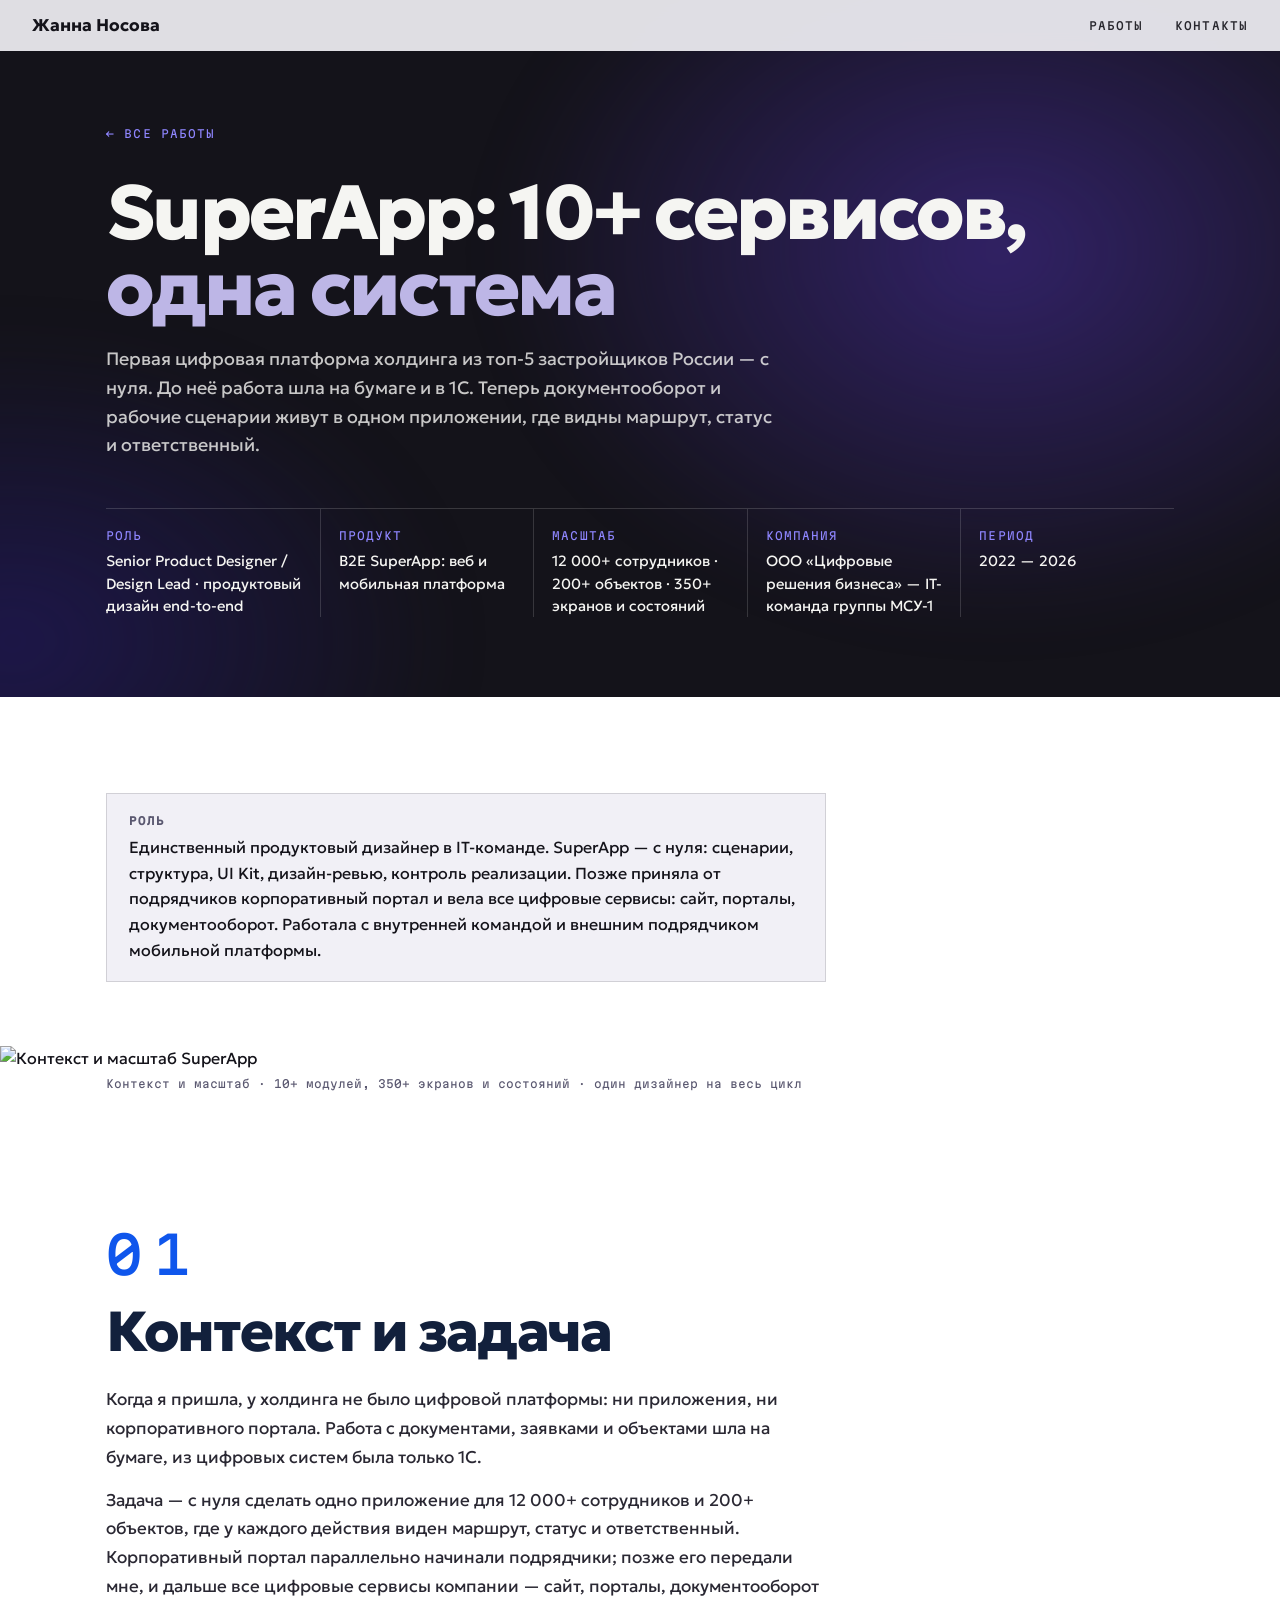
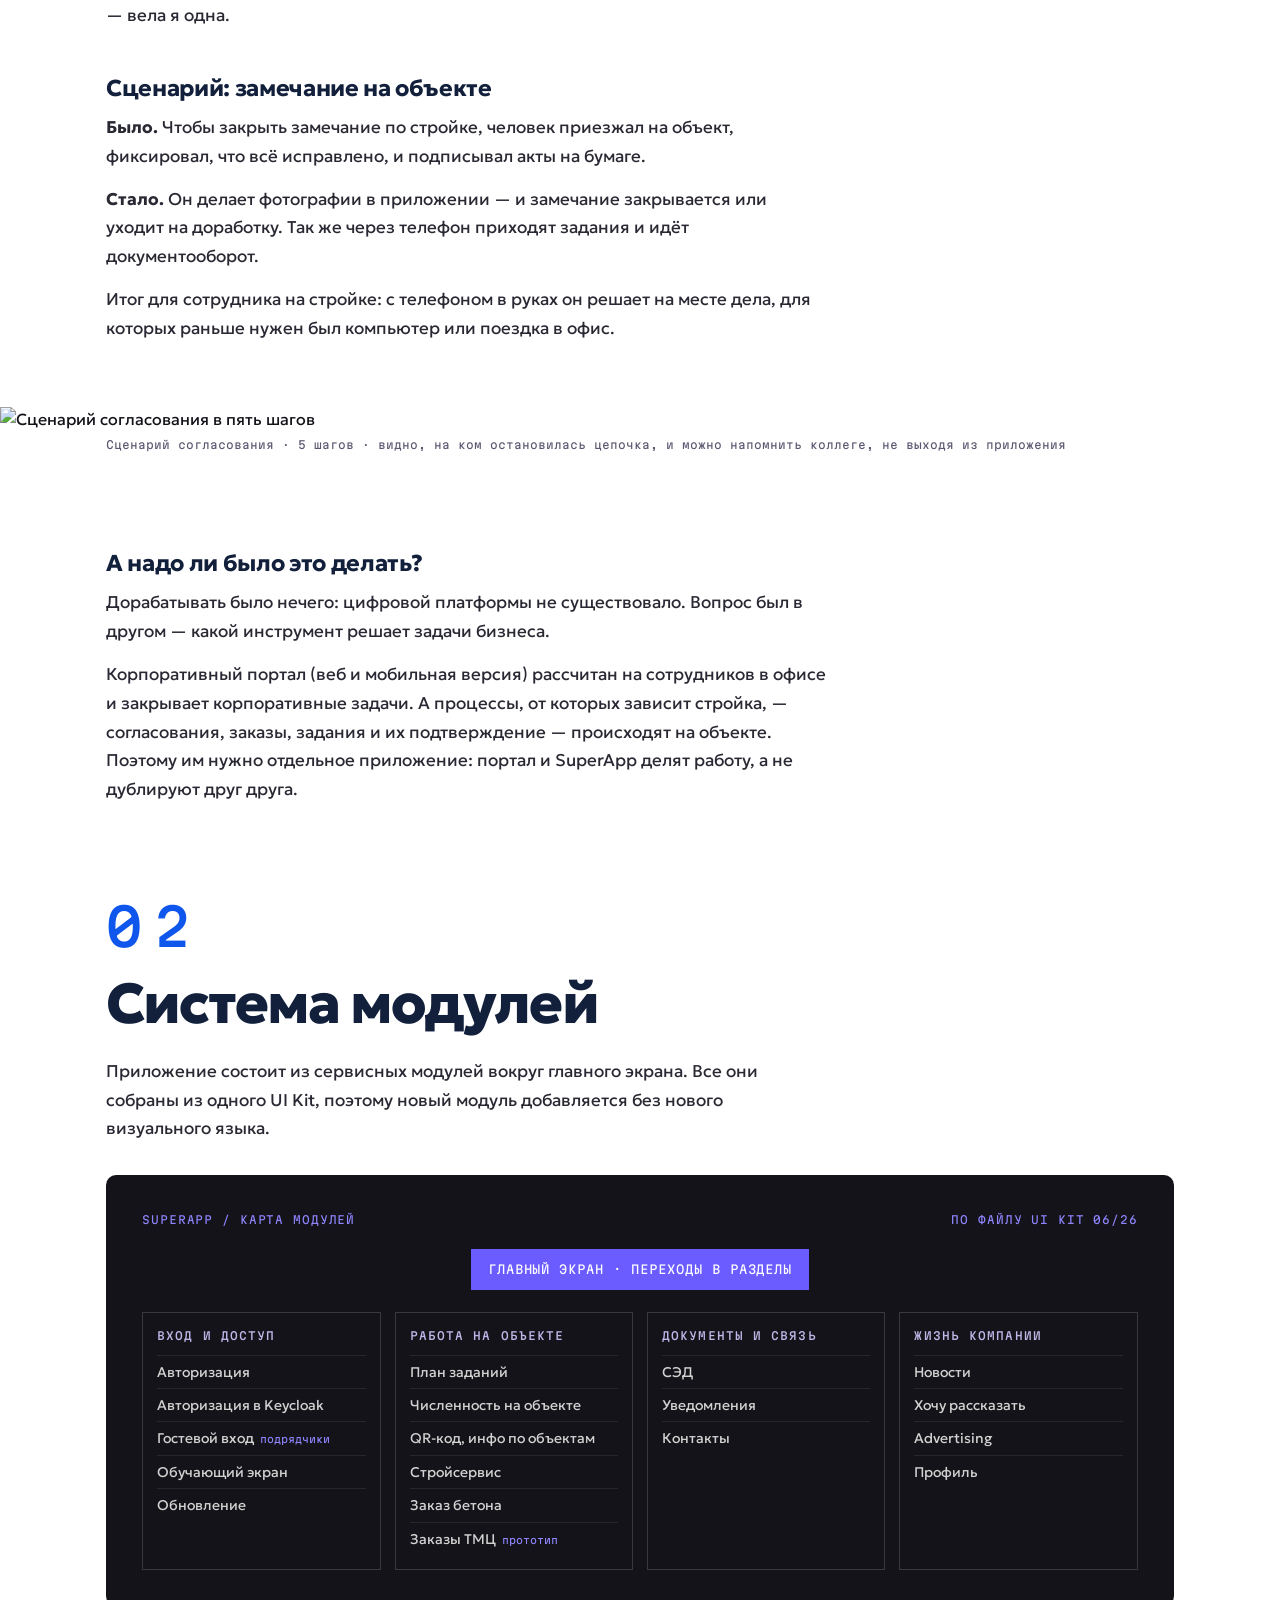
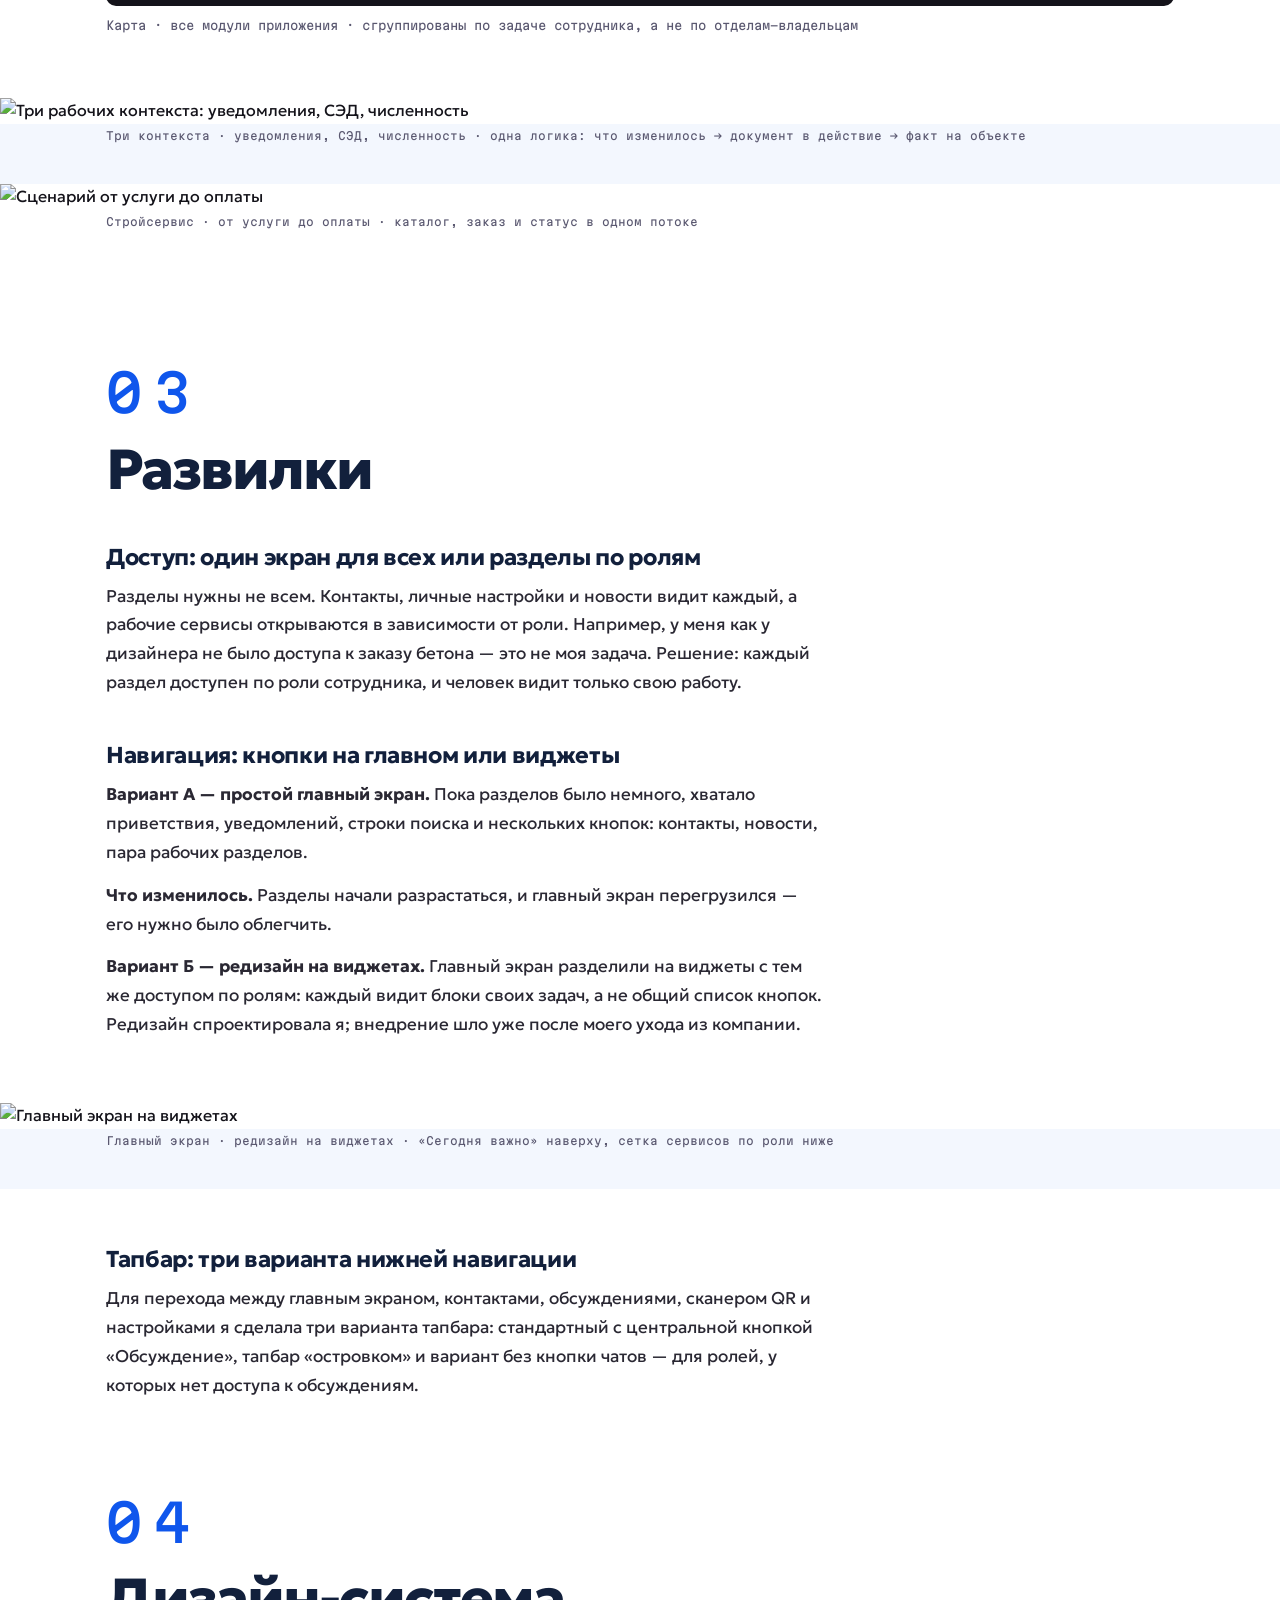
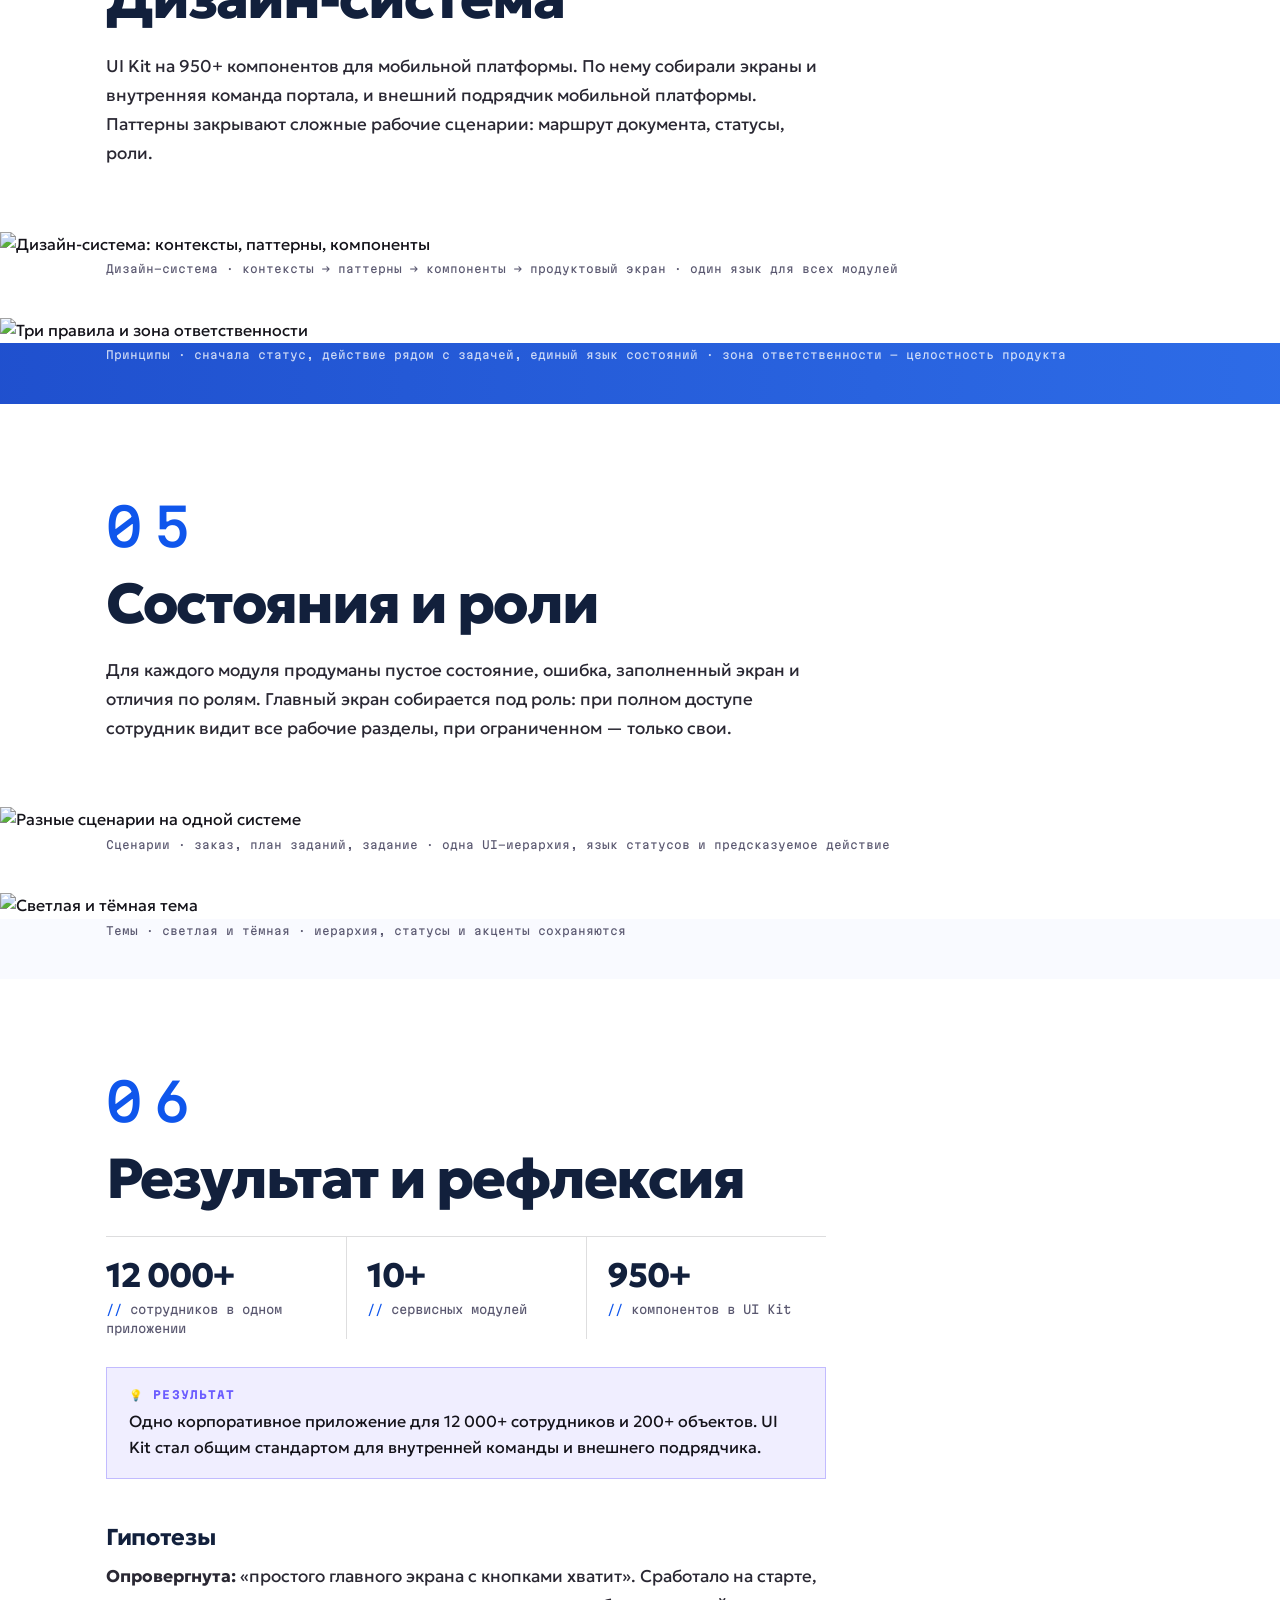
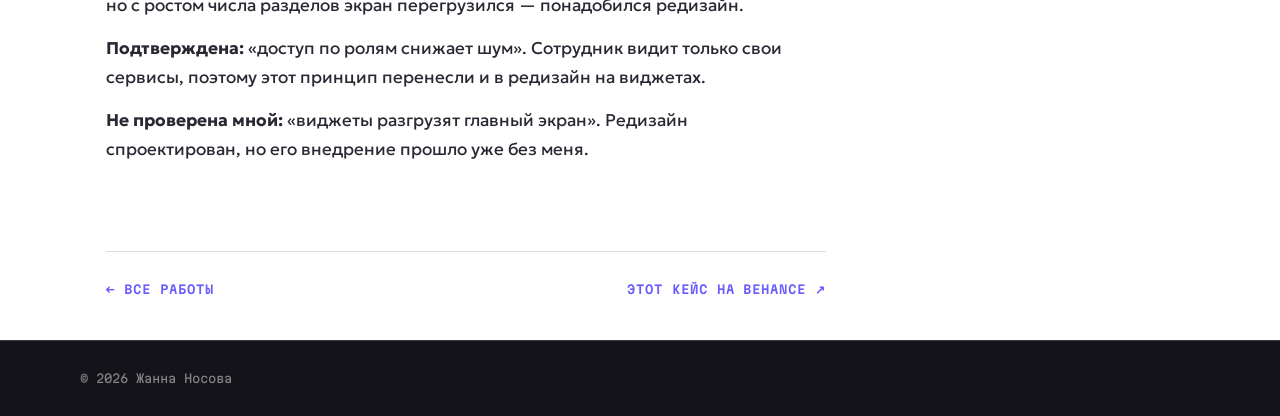
==== commit 77f0a445: "Clarify SuperApp employer and design role" ====
--- a/case-superapp.html
+++ b/case-superapp.html
@@ -1,10 +1,24 @@
 <!doctype html>
 <html lang="ru">
 <head>
+<!-- Yandex.Metrika counter -->
+<script type="text/javascript">
+   (function(m,e,t,r,i,k,a){m[i]=m[i]||function(){(m[i].a=m[i].a||[]).push(arguments)};
+   m[i].l=1*new Date();
+   for (var j = 0; j < document.scripts.length; j++) {if (document.scripts[j].src === r) { return; }}
+   k=e.createElement(t),a=e.getElementsByTagName(t)[0],k.async=1,k.src=r,a.parentNode.insertBefore(k,a)})
+   (window, document, "script", "https://mc.yandex.ru/metrika/tag.js?id=113089905", "ym");
+   ym(113089905, "init", {ssr:true, clickmap:true, referrer: document.referrer, url: location.href, accurateTrackBounce:true, trackLinks:true});
+</script>
+<noscript><div><img src="https://mc.yandex.ru/watch/113089905" style="position:absolute; left:-9999px;" alt="" /></div></noscript>
+<!-- /Yandex.Metrika counter -->
 <meta charset="utf-8">
 <meta name="viewport" content="width=device-width, initial-scale=1">
 <title>SuperApp: 10+ сервисов, одна система — Жанна Носова</title>
-<meta name="robots" content="noindex">
+<meta name="description" content="Кейс: первая цифровая платформа строительного холдинга из топ-5 застройщиков России — с нуля, для 12 000+ сотрудников.">
+<meta property="og:type" content="article">
+<meta property="og:title" content="SuperApp: 10+ сервисов, одна система — Жанна Носова">
+<meta property="og:description" content="Первая цифровая платформа холдинга из топ-5 застройщиков России — с нуля, для 12 000+ сотрудников.">
 <link rel="preconnect" href="https://fonts.googleapis.com">
 <link rel="preconnect" href="https://fonts.gstatic.com" crossorigin>
 <link href="https://fonts.googleapis.com/css2?family=Geologica:wght@300..700&family=Martian+Mono:wght@300..600&display=swap" rel="stylesheet">
@@ -147,7 +161,7 @@
       <div><dt>Роль</dt><dd>Senior Product Designer / Design Lead · продуктовый дизайн end-to-end</dd></div>
       <div><dt>Продукт</dt><dd>B2E SuperApp: веб и мобильная платформа</dd></div>
       <div><dt>Масштаб</dt><dd>12 000+ сотрудников · 200+ объектов · 350+ экранов и состояний</dd></div>
-      <div><dt>Компания</dt><dd>МСУ-1 · 5-е место среди застройщиков России по объёму строительства (2021, данные компании)</dd></div>
+      <div><dt>Компания</dt><dd>ООО «Цифровые решения бизнеса» — IT-команда группы МСУ-1</dd></div>
       <div><dt>Период</dt><dd>2022 — 2026</dd></div>
     </dl>
   </div>
@@ -156,7 +170,7 @@
 <main class="case">
   <div class="container"><div class="col">
 
-    <div class="callout callout--role"><b>Роль</b>Единственный дизайнер компании. SuperApp — с нуля: сценарии, структура, UI Kit, дизайн-ревью, контроль реализации. Позже приняла от подрядчиков корпоративный портал и вела все цифровые сервисы: сайт, порталы, документооборот. Работала с внутренней командой и внешним подрядчиком мобильной платформы.</div>
+    <div class="callout callout--role"><b>Роль</b>Единственный продуктовый дизайнер в IT-команде. SuperApp — с нуля: сценарии, структура, UI Kit, дизайн-ревью, контроль реализации. Позже приняла от подрядчиков корпоративный портал и вела все цифровые сервисы: сайт, порталы, документооборот. Работала с внутренней командой и внешним подрядчиком мобильной платформы.</div>
 
   </div></div>
   <figure class="bleed" style="--img:url('https://mir-s3-cdn-cf.behance.net/project_modules/1400/30780e253221441.6a6314a52f38c.png'); --cap:#fff"><div class="bleed__img"><img class="slide" src="https://mir-s3-cdn-cf.behance.net/project_modules/1400/30780e253221441.6a6314a52f38c.png" alt="Контекст и масштаб SuperApp" loading="lazy"></div><figcaption class="bleed-cap"><span>Контекст и масштаб · 10+ модулей, 350+ экранов и состояний · один дизайнер на весь цикл</span></figcaption></figure>
